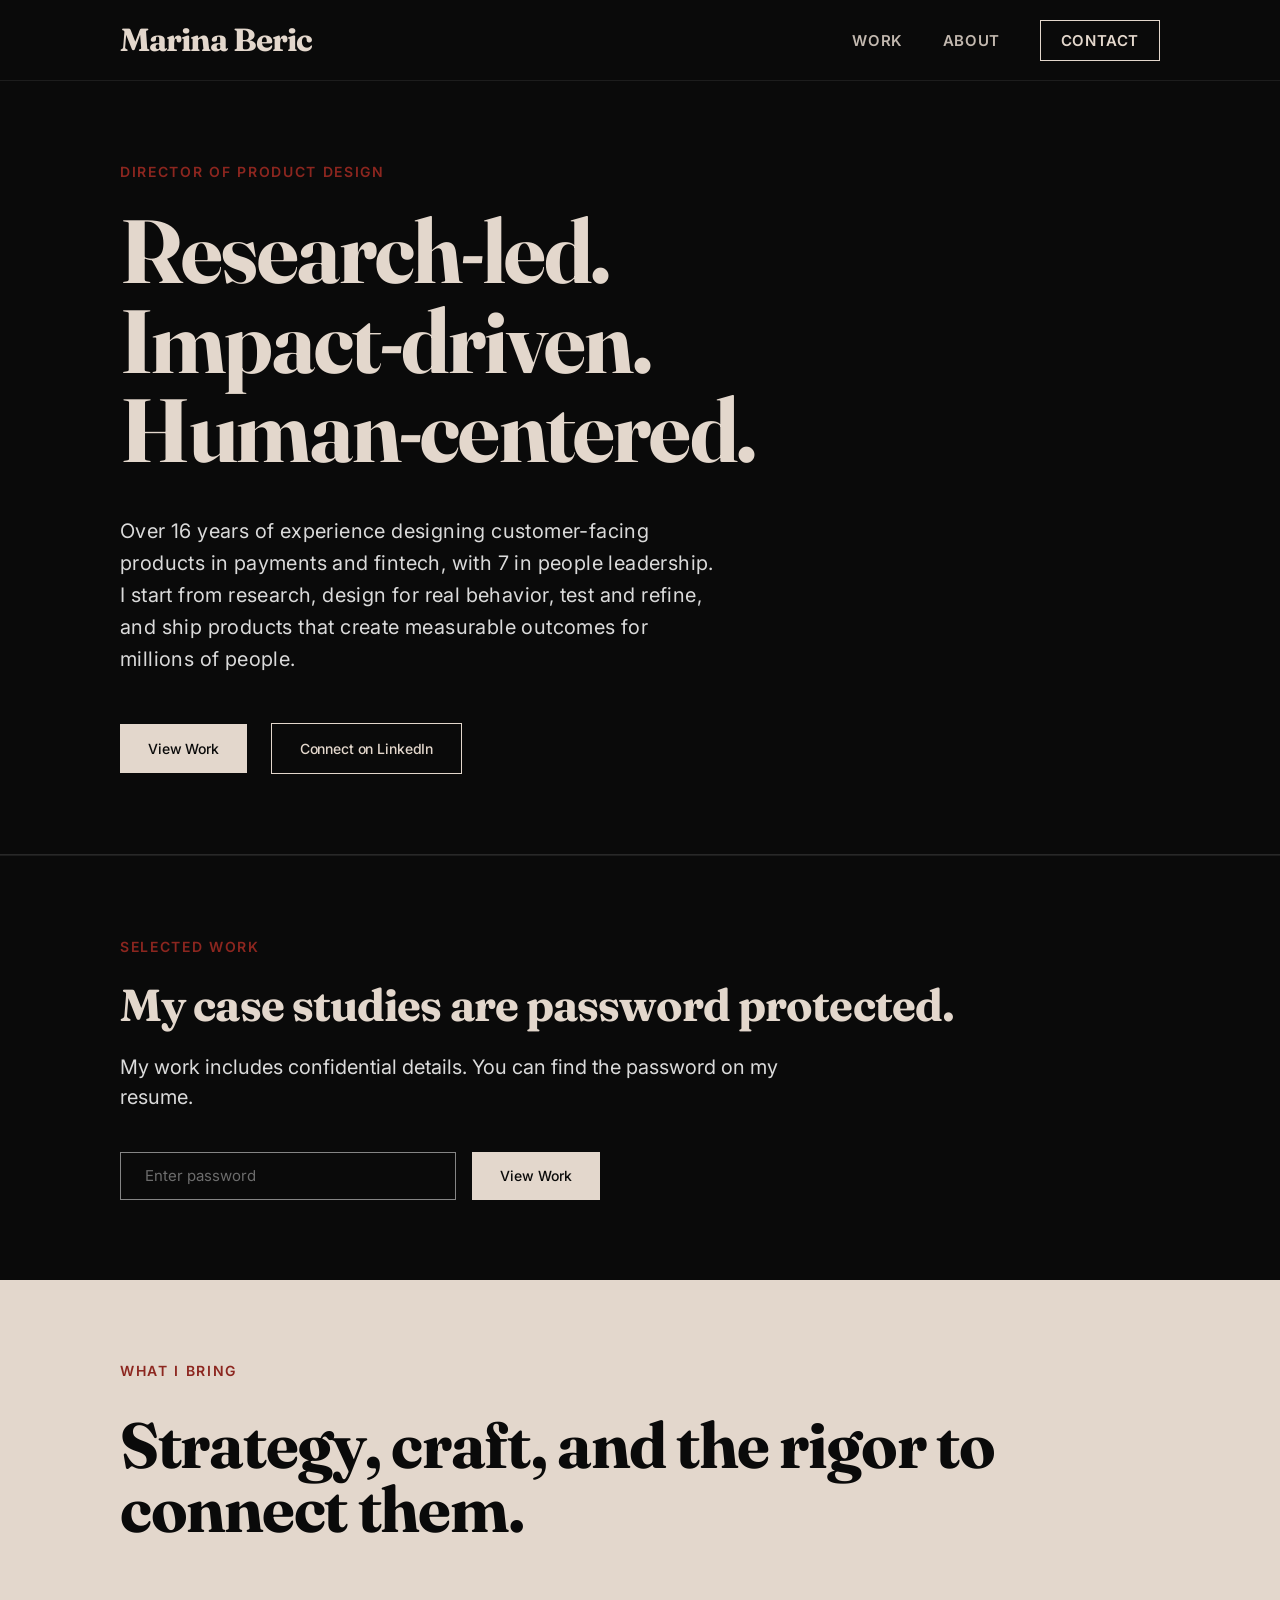
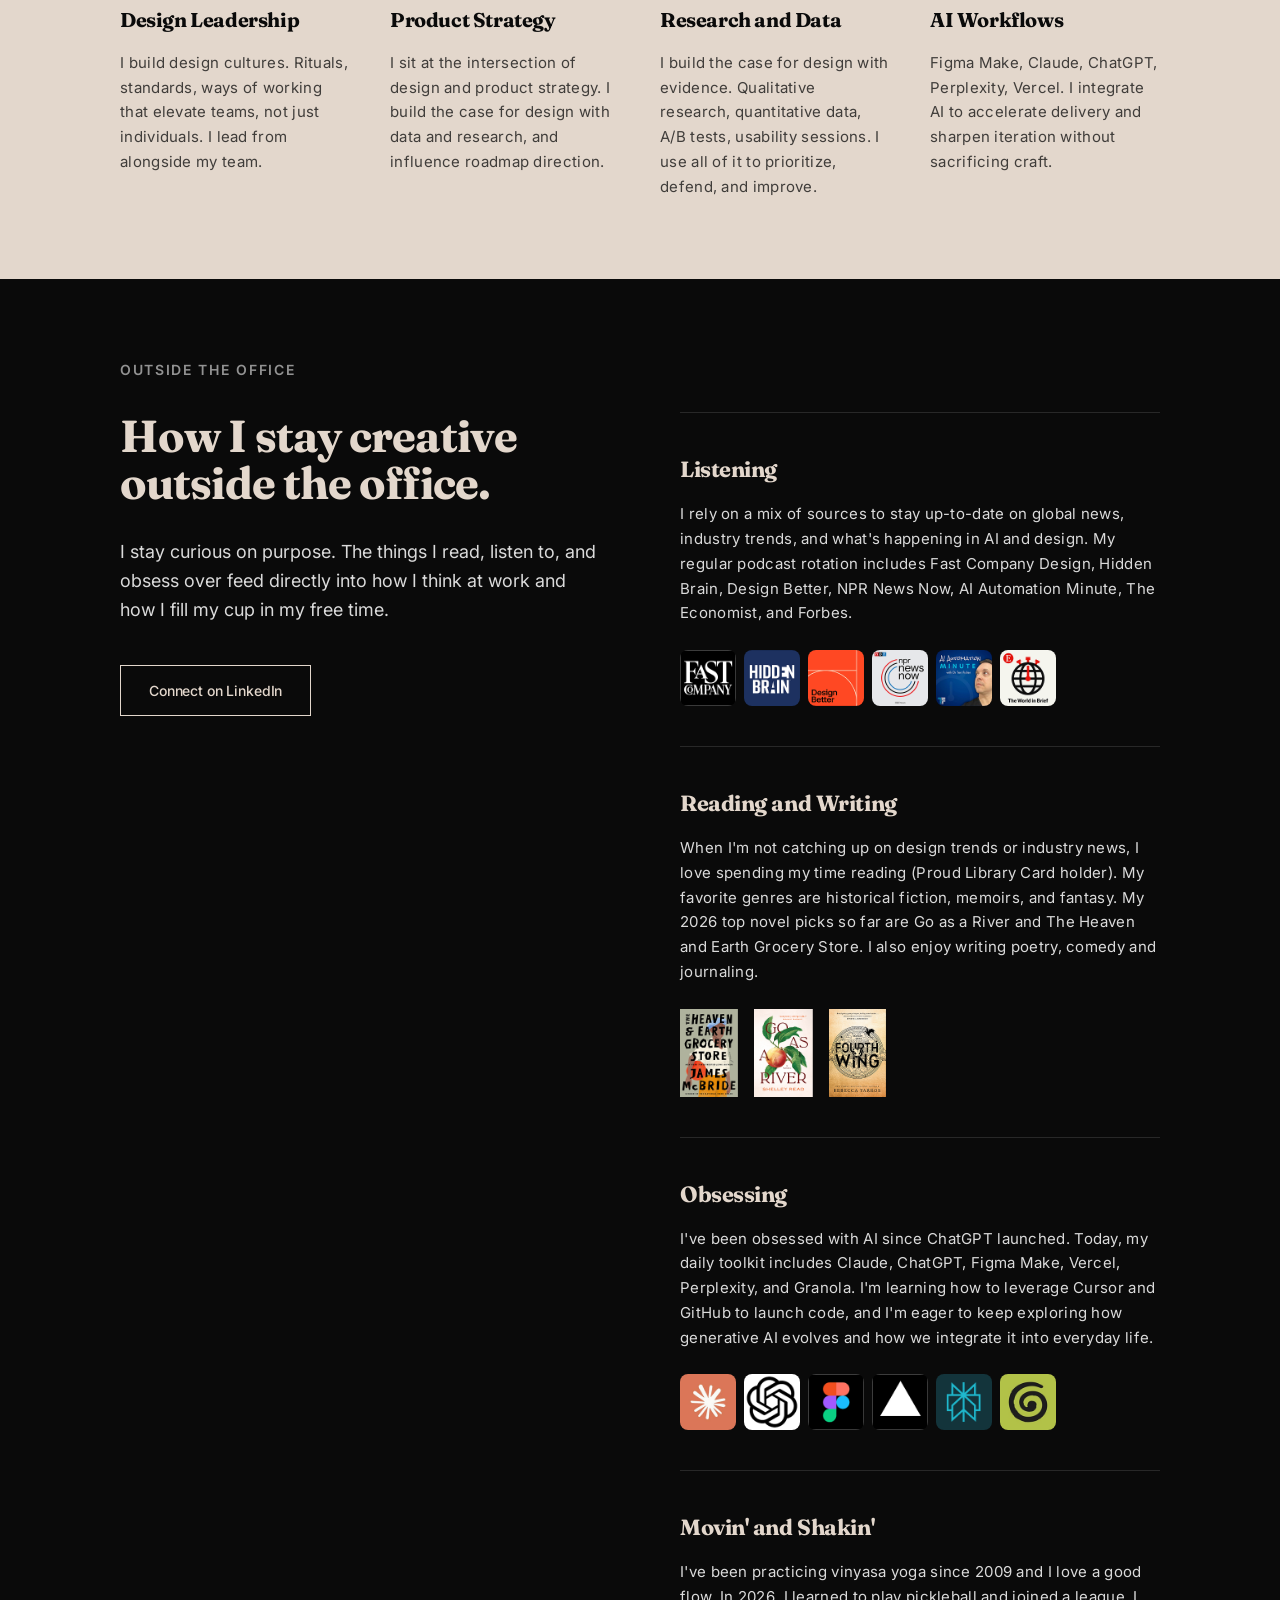
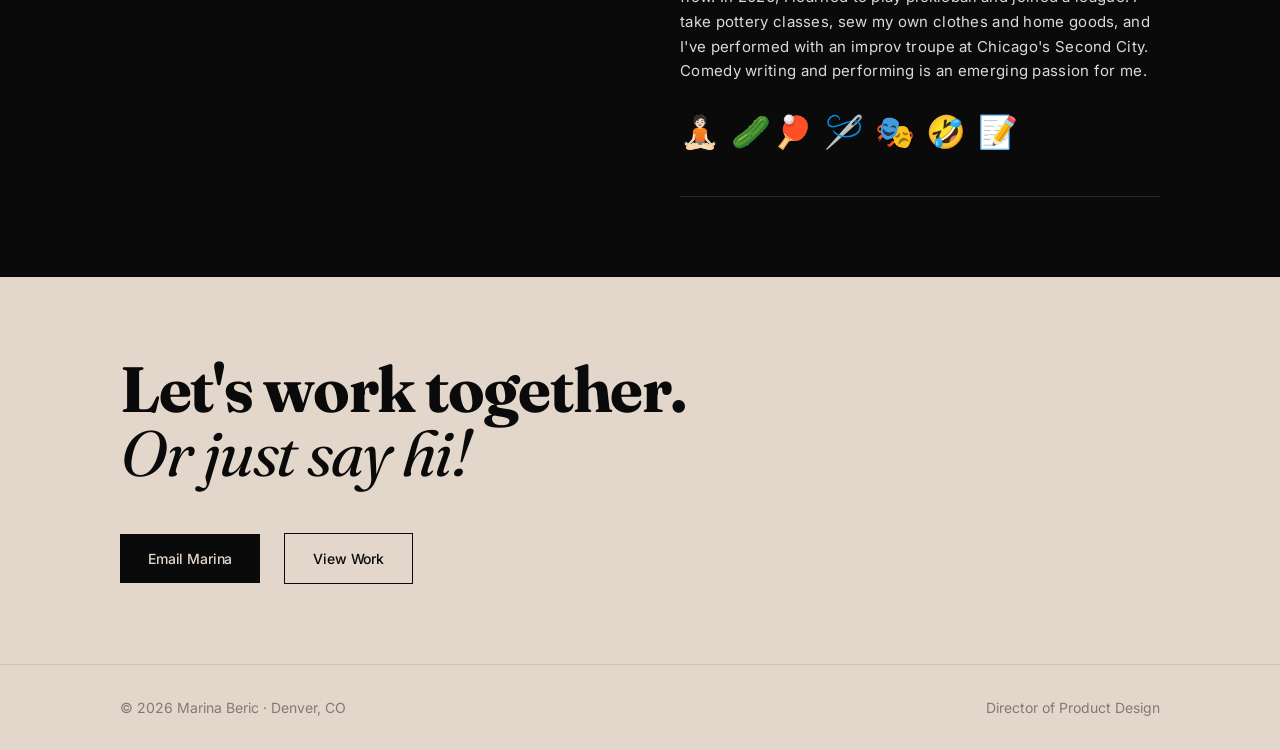
==== index.html @ 3b6f1d47 "Add files via upload" ====
<!DOCTYPE html>
<html lang="en">
<head>
  <meta charset="UTF-8">
  <meta name="viewport" content="width=device-width, initial-scale=1.0">
  <title>Marina Beric | Director of Product Design</title>
  <link rel="icon" href="/favicon.svg" type="image/svg+xml">
  <link rel="alternate icon" href="/favicon.ico" type="image/x-icon">
  <link rel="preconnect" href="https://fonts.googleapis.com">
  <link rel="preconnect" href="https://fonts.gstatic.com" crossorigin>
  <link href="https://fonts.googleapis.com/css2?family=Fraunces:ital,opsz,wght@0,9..144,700;0,9..144,800;1,9..144,400;1,9..144,700&family=Inter:wght@400;500;600;700&display=swap" rel="stylesheet">
  <style>
    /* ─── RESET ─── */
    *, *::before, *::after { box-sizing: border-box; margin: 0; padding: 0; }
    img { display: block; max-width: 100%; }
    a { text-decoration: none; color: inherit; }
    button { cursor: pointer; border: none; background: none; font: inherit; }

    /* ─── TOKENS ─── */
    :root {
      --bg:         #0A0A0A;
      --cream:      #E3D7CC;
      --terracotta: #8C261F;
      --gray-label: #929292;
      --text-body:  rgba(255,255,255,0.85);
      --text-muted: rgba(227,215,204,0.5);
      --border-dim: rgba(255,255,255,0.5);

      --font-display: 'Fraunces', Georgia, serif;
      --font-body:    'Inter', -apple-system, sans-serif;
      --wonk: "SOFT" 0, "WONK" 1;

      /* spacing scale (8px base) */
      --sp-1:  8px;   --sp-2: 16px;  --sp-3: 24px;  --sp-4: 32px;
      --sp-5: 40px;   --sp-6: 48px;  --sp-8: 64px;  --sp-10: 80px;
      --sp-12: 96px;  --sp-15: 120px;

      --container-px: var(--sp-15); /* 120px horizontal gutters */
      --section-py: var(--sp-10);   /* 80px vertical section padding */
    }

    /* ─── BASE ─── */
    html { scroll-behavior: smooth; }
    body {
      background: var(--bg);
      color: var(--cream);
      font-family: var(--font-body);
      font-size: 16px;
      line-height: 1.5;
      -webkit-font-smoothing: antialiased;
    }

    .wrap {
      max-width: 1440px;
      margin: 0 auto;
      padding-left: var(--container-px);
      padding-right: var(--container-px);
    }

    /* ─── TYPOGRAPHY ─── */
    .eyebrow {
      font-family: var(--font-body);
      font-size: 14px;
      font-weight: 600;
      letter-spacing: 0.12em;
      text-transform: uppercase;
      color: var(--terracotta);
    }
    .eyebrow--gray { color: var(--gray-label); }

    .display {
      font-family: var(--font-display);
      font-weight: 700;
      font-variation-settings: var(--wonk);
      letter-spacing: -0.02em;
      line-height: 1;
      color: var(--cream);
    }
    .display--dark { color: #0A0A0A; }
    .display--100 { font-size: clamp(56px, 7vw, 100px); line-height: 1; letter-spacing: -0.02em; }
    .display--72  { font-size: clamp(40px, 5vw, 72px);  line-height: 1;   letter-spacing: -0.02em; }
    .display--48  { font-size: clamp(28px, 3.5vw, 48px); line-height: 1.05; letter-spacing: -0.02em; }
    .display--24  { font-size: 24px; letter-spacing: -0.02em; line-height: 1.2; }

    .display em {
      font-style: italic;
      font-family: var(--font-display);
      font-weight: 400;
      font-variation-settings: var(--wonk);
    }

    .body-lg {
      font-size: 20px;
      font-weight: 400;
      line-height: 1.6;
      letter-spacing: 0.02em;
      color: var(--text-body);
    }
    .body-sm {
      font-size: 16px;
      font-weight: 400;
      line-height: 1.6;
      letter-spacing: 0.02em;
    }

    /* ─── BUTTONS ─── */
    .btn {
      display: inline-flex;
      align-items: center;
      justify-content: center;
      font-family: var(--font-body);
      font-size: 14px;
      font-weight: 500;
      letter-spacing: -0.01em;
      padding: 14px 28px;
      border-radius: 0;
      transition: opacity 0.15s;
    }
    .btn:hover { opacity: 0.8; }

    .btn-primary {
      background: var(--cream);
      color: #0A0A0A;
    }
    .btn-outline-light {
      background: transparent;
      border: 1px solid var(--cream);
      color: var(--cream);
    }
    .btn-primary-dark {
      background: #0A0A0A;
      color: var(--cream);
    }
    .btn-outline-dark {
      background: transparent;
      border: 1px solid #0A0A0A;
      color: #0A0A0A;
    }

    .btn-group {
      display: flex;
      align-items: center;
      gap: var(--sp-3);
      flex-wrap: wrap;
    }

    /* ─── DIVIDER ─── */
    .rule {
      border: none;
      border-top: 1px solid rgba(255,255,255,0.12);
    }
    .rule--dark {
      border-top-color: rgba(0,0,0,0.12);
    }

    /* ══════════════════════════════════════
       NAV
    ══════════════════════════════════════ */
    .nav {
      position: sticky;
      top: 0;
      z-index: 100;
      background: var(--bg);
      border-bottom: 1px solid rgba(255,255,255,0.08);
    }
    .nav__inner {
      display: flex;
      align-items: center;
      justify-content: space-between;
      height: 80px;
    }
    .nav__logo {
      font-family: var(--font-display);
      font-weight: 700;
      font-size: 32px;
      letter-spacing: -0.03em;
      color: var(--cream);
      font-variation-settings: var(--wonk);
    }
    .nav__links {
      display: flex;
      align-items: center;
      gap: var(--sp-5);
      list-style: none;
    }
    .nav__links a {
      font-family: var(--font-body);
      font-size: 15px;
      font-weight: 600;
      letter-spacing: 0.04em;
      text-transform: uppercase;
      color: var(--cream);
      opacity: 0.85;
      transition: opacity 0.15s;
    }
    .nav__links a:hover { opacity: 1; }
    .nav__cta {
      border: 1px solid var(--cream);
      color: var(--cream);
      padding: 10px 20px;
      font-size: 14px;
      font-weight: 500;
      opacity: 1 !important;
    }
    .nav__hamburger {
      display: none;
      flex-direction: column;
      gap: 5px;
      padding: 8px;
    }
    .nav__hamburger span {
      display: block;
      width: 24px;
      height: 1.5px;
      background: var(--cream);
      transition: transform 0.2s, opacity 0.2s;
    }
    .nav__mobile {
      display: none;
      flex-direction: column;
      background: var(--bg);
      padding: var(--sp-4) var(--sp-3);
      border-top: 1px solid rgba(255,255,255,0.08);
      gap: var(--sp-3);
    }
    .nav__mobile.open { display: flex; }
    .nav__mobile a {
      font-size: 18px;
      font-weight: 600;
      color: var(--cream);
      padding: var(--sp-2) 0;
      border-bottom: 1px solid rgba(255,255,255,0.08);
    }

    /* ══════════════════════════════════════
       HERO
    ══════════════════════════════════════ */
    .hero {
      padding-top: var(--sp-10);
      padding-bottom: var(--sp-10);
    }
    .hero__eyebrow { margin-bottom: var(--sp-3); }
    .hero__headline { margin-bottom: var(--sp-5); }
    .hero__sub {
      max-width: 600px;
      margin-bottom: var(--sp-6);
    }

    /* ══════════════════════════════════════
       WORK GATE
    ══════════════════════════════════════ */
    .work-gate {
      border-top: 1px solid rgba(255,255,255,0.08);
      padding-top: var(--sp-10);
      padding-bottom: var(--sp-10);
    }
    .work-gate__eyebrow { margin-bottom: var(--sp-3); }
    .work-gate__heading { margin-bottom: var(--sp-3); color: var(--cream); }
    .work-gate__sub {
      max-width: 680px;
      margin-bottom: var(--sp-5);
      color: var(--text-body);
      font-size: 20px;
    }
    .work-gate__form {
      display: flex;
      gap: 0;
      max-width: 480px;
      flex-wrap: wrap;
      gap: var(--sp-2);
    }
    .work-gate__input {
      flex: 1;
      min-width: 200px;
      height: 48px;
      padding: 0 var(--sp-3);
      background: transparent;
      border: 1px solid var(--border-dim);
      color: var(--cream);
      font-family: var(--font-body);
      font-size: 15px;
      outline: none;
      border-radius: 0;
    }
    .work-gate__input::placeholder { color: rgba(255,255,255,0.4); }
    .work-gate__input:focus { border-color: var(--cream); }
    .work-gate__submit {
      height: 48px;
      padding: 0 28px;
      background: var(--cream);
      color: #0A0A0A;
      font-family: var(--font-body);
      font-size: 14px;
      font-weight: 500;
      border-radius: 0;
      cursor: pointer;
      border: none;
      white-space: nowrap;
    }
    .work-gate__error {
      color: var(--terracotta);
      font-size: 14px;
      margin-top: var(--sp-2);
      display: none;
    }

    /* case study cards (shown after unlock) */
    .work-cards { display: none; }
    .work-cards.visible {
      display: grid;
      grid-template-columns: 1fr 1fr;
      gap: var(--sp-4);
      margin-top: var(--sp-6);
    }
    .work-card {
      border: 1px solid rgba(255,255,255,0.12);
      overflow: hidden;
      transition: border-color 0.2s;
      display: flex;
      flex-direction: column;
    }
    .work-card:hover { border-color: rgba(255,255,255,0.3); }

    /* card images */
    .work-card__images { display: flex; flex-direction: column; }
    .work-card__img {
      width: 100%;
      display: block;
      object-fit: cover;
    }
    .work-card__img--hero { aspect-ratio: 3/1; }
    .work-card__img--stack { aspect-ratio: 3/1; border-top: 1px solid rgba(255,255,255,0.08); }

    /* locked pair: station + handheld side-by-side, never stacks */
    .work-card__pair {
      display: flex;
      flex-shrink: 0;
      border-top: 1px solid rgba(255,255,255,0.08);
    }
    .work-card__pair-station {
      flex: 1.6;
      object-fit: cover;
      display: block;
      min-width: 0;
      aspect-ratio: 16/9;
    }
    .work-card__pair-handheld {
      flex: 0.6;
      object-fit: cover;
      display: block;
      min-width: 0;
      aspect-ratio: 9/16;
      border-left: 1px solid rgba(255,255,255,0.08);
    }

    .work-card__body { padding: var(--sp-4) var(--sp-4) var(--sp-5); }
    .work-card__num {
      font-size: 11px;
      font-weight: 600;
      letter-spacing: 0.14em;
      text-transform: uppercase;
      color: rgba(255,255,255,0.4);
      margin-bottom: var(--sp-2);
    }
    .work-card__title {
      font-family: var(--font-display);
      font-weight: 700;
      font-size: 22px;
      font-variation-settings: var(--wonk);
      letter-spacing: -0.02em;
      margin-bottom: var(--sp-2);
      color: var(--cream);
    }
    .work-card__desc {
      font-size: 15px;
      color: var(--text-body);
      line-height: 1.6;
      margin-bottom: var(--sp-4);
    }
    .work-card__link {
      font-size: 14px;
      font-weight: 600;
      color: var(--cream);
      letter-spacing: 0.02em;
    }
    .work-card--coming {
      opacity: 0.5;
      pointer-events: none;
    }
    .work-card--coming .work-card__body { padding: var(--sp-5); }
    .work-card--coming .work-card__link { color: rgba(255,255,255,0.4); }

    /* ══════════════════════════════════════
       WHAT I BRING (cream bg)
    ══════════════════════════════════════ */
    .what-i-bring {
      background: var(--cream);
      padding-top: var(--sp-10);
      padding-bottom: var(--sp-10);
    }
    .what-i-bring__eyebrow { color: var(--terracotta); margin-bottom: var(--sp-4); }
    .what-i-bring__heading { margin-bottom: var(--sp-8); color: #0A0A0A; }
    .what-i-bring__grid {
      display: grid;
      grid-template-columns: repeat(4, 1fr);
      gap: var(--sp-5);
    }
    .skill__title {
      font-family: var(--font-display);
      font-weight: 700;
      font-size: 20px;
      font-variation-settings: var(--wonk);
      letter-spacing: -0.02em;
      color: #0A0A0A;
      margin-bottom: var(--sp-2);
    }
    .skill__desc {
      font-size: 15px;
      font-weight: 400;
      line-height: 1.65;
      color: rgba(10,10,10,0.75);
      letter-spacing: 0.02em;
    }

    /* ══════════════════════════════════════
       OUTSIDE THE OFFICE
    ══════════════════════════════════════ */
    .outside {
      padding-top: var(--sp-10);
      padding-bottom: var(--sp-10);
    }
    .outside__eyebrow { color: var(--gray-label); margin-bottom: var(--sp-4); }
    .outside__layout {
      display: grid;
      grid-template-columns: 1fr 1fr;
      gap: var(--sp-10);
      align-items: start;
    }
    .outside__left {}
    .outside__heading { margin-bottom: var(--sp-4); color: var(--cream); }
    .outside__sub {
      font-size: 18px;
      font-weight: 400;
      line-height: 1.6;
      color: var(--text-body);
      margin-bottom: var(--sp-5);
    }

    .outside__right {}
    .outside-cat {
      border-top: 1px solid rgba(255,255,255,0.12);
      padding-top: var(--sp-5);
      padding-bottom: var(--sp-5);
    }
    .outside-cat:last-child { border-bottom: 1px solid rgba(255,255,255,0.12); }
    .outside-cat__title {
      font-family: var(--font-display);
      font-weight: 700;
      font-size: 22px;
      font-variation-settings: var(--wonk);
      letter-spacing: -0.02em;
      color: var(--cream);
      margin-bottom: var(--sp-2);
    }
    .outside-cat__body {
      font-size: 15px;
      font-weight: 400;
      line-height: 1.65;
      color: var(--text-body);
      letter-spacing: 0.02em;
      margin-bottom: var(--sp-3);
    }
    .outside-cat__icons {
      display: flex;
      gap: var(--sp-1);
      flex-wrap: wrap;
    }
    .outside-cat__icons img {
      width: 56px;
      height: 56px;
      object-fit: cover;
      border-radius: 8px;
    }
    .outside-cat__books {
      display: flex;
      gap: var(--sp-2);
      flex-wrap: wrap;
      margin-top: var(--sp-2);
    }
    .outside-cat__books img {
      height: 88px;
      width: auto;
      object-fit: cover;
    }
    .outside-cat__emoji {
      font-size: 32px;
      letter-spacing: 0.05em;
    }

    /* ══════════════════════════════════════
       CTA (cream bg)
    ══════════════════════════════════════ */
    .cta {
      background: var(--cream);
      padding-top: var(--sp-10);
      padding-bottom: var(--sp-10);
    }
    .cta__heading { margin-bottom: var(--sp-6); }
    .cta__heading .display { color: #0A0A0A; }

    /* ══════════════════════════════════════
       FOOTER
    ══════════════════════════════════════ */
    .footer {
      background: var(--cream);
      border-top: 1px solid rgba(0,0,0,0.1);
      padding-top: var(--sp-4);
      padding-bottom: var(--sp-4);
    }
    .footer__inner {
      display: flex;
      justify-content: space-between;
      align-items: center;
    }
    .footer__copy {
      font-size: 14px;
      color: rgba(10,10,10,0.45);
    }

    /* ══════════════════════════════════════
       MOBILE — max-width: 768px
    ══════════════════════════════════════ */
    @media (max-width: 768px) {
      :root {
        --container-px: 24px;
        --section-py: var(--sp-8);
      }

      .nav__links { display: none; }
      .nav__hamburger { display: flex; }
      .nav__inner { height: 64px; }
      .nav__logo { font-size: 24px; }

      .hero { padding-top: var(--sp-8); padding-bottom: var(--sp-8); }
      .hero__sub { font-size: 17px; }

      .work-gate { padding-top: var(--sp-8); padding-bottom: var(--sp-8); }
      .work-gate__form { flex-direction: column; }
      .work-gate__input { width: 100%; }
      .work-gate__submit { width: 100%; }
      .work-cards.visible { grid-template-columns: 1fr; }

      .what-i-bring { padding-top: var(--sp-8); padding-bottom: var(--sp-8); }
      .what-i-bring__grid { grid-template-columns: 1fr 1fr; gap: var(--sp-4); }

      .outside { padding-top: var(--sp-8); padding-bottom: var(--sp-8); }
      .outside__layout { grid-template-columns: 1fr; gap: var(--sp-6); }

      .cta { padding-top: var(--sp-8); padding-bottom: var(--sp-8); }

      .footer__inner { flex-direction: column; gap: var(--sp-2); text-align: center; }
    }

    @media (max-width: 480px) {
      .what-i-bring__grid { grid-template-columns: 1fr; }
      .outside-cat__icons img { width: 48px; height: 48px; }
    }

    /* ══════════════════════════════════════
       TABLET — 768px–1100px
    ══════════════════════════════════════ */
    @media (min-width: 769px) and (max-width: 1100px) {
      :root { --container-px: 48px; }
      .what-i-bring__grid { grid-template-columns: 1fr 1fr; gap: var(--sp-5); }
      .outside__layout { gap: var(--sp-6); }
    }
  </style>
</head>
<body>

<!-- ══════ NAV ══════ -->
<header class="nav">
  <div class="wrap nav__inner">
    <a href="#" class="nav__logo">Marina Beric</a>
    <nav>
      <ul class="nav__links">
        <li><a href="#work">Work</a></li>
        <li><a href="#about">About</a></li>
        <li><a href="#contact" class="nav__cta">Contact</a></li>
      </ul>
    </nav>
    <button class="nav__hamburger" aria-label="Menu" id="hamburgerBtn">
      <span></span><span></span><span></span>
    </button>
  </div>
  <div class="nav__mobile" id="mobileNav">
    <a href="#work">Work</a>
    <a href="#about">About</a>
    <a href="#contact">Contact</a>
  </div>
</header>

<!-- ══════ HERO ══════ -->
<section class="hero wrap" id="home">
  <p class="eyebrow hero__eyebrow">Director of Product Design</p>
  <h1 class="display display--100 hero__headline">
    Research-led.<br>
    Impact-driven.<br>
    Human-centered.
  </h1>
  <p class="body-lg hero__sub">
    Over 16 years of experience designing customer-facing products in payments and fintech, with 7 in people leadership. I start from research, design for real behavior, test and refine, and ship products that create measurable outcomes for millions of people.
  </p>
  <div class="btn-group">
    <a href="#work" class="btn btn-primary">View Work</a>
    <a href="https://linkedin.com/in/marinaberic" target="_blank" class="btn btn-outline-light">Connect on LinkedIn</a>
  </div>
</section>

<hr class="rule wrap">

<!-- ══════ WORK GATE ══════ -->
<section class="work-gate wrap" id="work">
  <p class="eyebrow work-gate__eyebrow">Selected Work</p>
  <h2 class="display display--48 work-gate__heading">My case studies are password protected.</h2>
  <p class="work-gate__sub">My work includes confidential details. You can find the password on my resume.</p>
  <div class="work-gate__form">
    <input type="password" class="work-gate__input" id="pwInput" placeholder="Enter password">
    <button class="work-gate__submit" id="pwSubmit">View Work</button>
  </div>
  <p class="work-gate__error" id="pwError">Incorrect password. Check your copy of my resume.</p>

  <!-- Cards (revealed after password) -->
  <div class="work-cards" id="workCards">

    <!-- SpotOn -->
    <a href="/work/spoton.html" class="work-card">
      <div class="work-card__images">
        <img class="work-card__img work-card__img--hero" src="images/case-studies/spoton-hero.png" alt="SpotOn Express POS in restaurant">
      </div>
      <div class="work-card__body">
        <p class="work-card__num">01 / 03</p>
        <h3 class="work-card__title">Scaling SpotOn Express Point of Sale System</h3>
        <p class="work-card__desc">Led design across the Express POS platform through a strategic pivot, aligning a fragmented org and shipping work that scaled from alpha to GA.</p>
        <span class="work-card__link">View Case Study →</span>
      </div>
    </a>

    <!-- Capital One Acquisitions -->
    <a href="/work/capital-one.html" class="work-card">
      <div class="work-card__images">
        <img class="work-card__img work-card__img--hero" src="images/case-studies/capitalone-acquisitions.png" alt="Capital One card acquisitions">
      </div>
      <div class="work-card__body">
        <p class="work-card__num">02 / 03</p>
        <h3 class="work-card__title">Scaling Card Acquisitions at Capital One</h3>
        <p class="work-card__desc">Addressed low conversion rates across credit card acquisition funnels. $100MM+ in attributable revenue impact over six years.</p>
        <span class="work-card__link">View Case Study →</span>
      </div>
    </a>

    <!-- Coming Soon -->
    <div class="work-card work-card--coming">
      <div class="work-card__body">
        <p class="work-card__num">03 / 03</p>
        <h3 class="work-card__title">Design-Led Personalization at Capital One</h3>
        <p class="work-card__desc">Personalized the credit card application journey based on customer behavior and financial profile, driving 500K+ new accounts per year.</p>
        <span class="work-card__link">Coming Soon</span>
      </div>
    </div>

  </div>
</section>

<!-- ══════ WHAT I BRING ══════ -->
<section class="what-i-bring" id="about">
  <div class="wrap">
    <p class="eyebrow what-i-bring__eyebrow">What I Bring</p>
    <h2 class="display display--72 what-i-bring__heading">Strategy, craft, and the rigor to connect them.</h2>
    <div class="what-i-bring__grid">
      <div class="skill">
        <h3 class="skill__title">Design Leadership</h3>
        <p class="skill__desc">I build design cultures. Rituals, standards, ways of working that elevate teams, not just individuals. I lead from alongside my team.</p>
      </div>
      <div class="skill">
        <h3 class="skill__title">Product Strategy</h3>
        <p class="skill__desc">I sit at the intersection of design and product strategy. I build the case for design with data and research, and influence roadmap direction.</p>
      </div>
      <div class="skill">
        <h3 class="skill__title">Research and Data</h3>
        <p class="skill__desc">I build the case for design with evidence. Qualitative research, quantitative data, A/B tests, usability sessions. I use all of it to prioritize, defend, and improve.</p>
      </div>
      <div class="skill">
        <h3 class="skill__title">AI Workflows</h3>
        <p class="skill__desc">Figma Make, Claude, ChatGPT, Perplexity, Vercel. I integrate AI to accelerate delivery and sharpen iteration without sacrificing craft.</p>
      </div>
    </div>
  </div>
</section>

<!-- ══════ OUTSIDE THE OFFICE ══════ -->
<section class="outside wrap">
  <p class="eyebrow outside__eyebrow">Outside the Office</p>
  <div class="outside__layout">

    <!-- Left col -->
    <div class="outside__left">
      <h2 class="display display--48 outside__heading">How I stay creative outside the office.</h2>
      <p class="outside__sub">I stay curious on purpose. The things I read, listen to, and obsess over feed directly into how I think at work and how I fill my cup in my free time.</p>
      <a href="https://linkedin.com/in/marinaberic" target="_blank" class="btn btn-outline-light">Connect on LinkedIn</a>
    </div>

    <!-- Right col: categories -->
    <div class="outside__right">

      <div class="outside-cat">
        <h3 class="outside-cat__title">Listening</h3>
        <p class="outside-cat__body">I rely on a mix of sources to stay up-to-date on global news, industry trends, and what's happening in AI and design. My regular podcast rotation includes Fast Company Design, Hidden Brain, Design Better, NPR News Now, AI Automation Minute, The Economist, and Forbes.</p>
        <div class="outside-cat__icons">
          <img src="images/podcasts/fast-company-design.png" alt="Fast Company Design">
          <img src="images/podcasts/hidden-brain.png" alt="Hidden Brain">
          <img src="images/podcasts/design-better.png" alt="Design Better">
          <img src="images/podcasts/npr-news-now.png" alt="NPR News Now">
          <img src="images/podcasts/ai-automation-minute.png" alt="AI Automation Minute">
          <img src="images/podcasts/the-economist.png" alt="The Economist">
        </div>
      </div>

      <div class="outside-cat">
        <h3 class="outside-cat__title">Reading and Writing</h3>
        <p class="outside-cat__body">When I'm not catching up on design trends or industry news, I love spending my time reading (Proud Library Card holder). My favorite genres are historical fiction, memoirs, and fantasy. My 2026 top novel picks so far are Go as a River and The Heaven and Earth Grocery Store. I also enjoy writing poetry, comedy and journaling.</p>
        <div class="outside-cat__books">
          <img src="images/books/heaven-earth-grocery.png" alt="The Heaven and Earth Grocery Store">
          <img src="images/books/go-as-a-river.png" alt="Go as a River">
          <img src="images/books/fourth-wing.png" alt="Fourth Wing">
        </div>
      </div>

      <div class="outside-cat">
        <h3 class="outside-cat__title">Obsessing</h3>
        <p class="outside-cat__body">I've been obsessed with AI since ChatGPT launched. Today, my daily toolkit includes Claude, ChatGPT, Figma Make, Vercel, Perplexity, and Granola. I'm learning how to leverage Cursor and GitHub to launch code, and I'm eager to keep exploring how generative AI evolves and how we integrate it into everyday life.</p>
        <div class="outside-cat__icons">
          <img src="images/ai-tools/claude.png" alt="Claude">
          <img src="images/ai-tools/chatgpt.png" alt="ChatGPT">
          <img src="images/ai-tools/figma-make.png" alt="Figma Make">
          <img src="images/ai-tools/vercel.png" alt="Vercel">
          <img src="images/ai-tools/perplexity.png" alt="Perplexity">
          <img src="images/ai-tools/granola.png" alt="Granola">
        </div>
      </div>

      <div class="outside-cat">
        <h3 class="outside-cat__title">Movin' and Shakin'</h3>
        <p class="outside-cat__body">I've been practicing vinyasa yoga since 2009 and I love a good flow. In 2026, I learned to play pickleball and joined a league. I take pottery classes, sew my own clothes and home goods, and I've performed with an improv troupe at Chicago's Second City. Comedy writing and performing is an emerging passion for me.</p>
        <p class="outside-cat__emoji">🧘🏻 🥒🏓 🪡 🎭 🤣 📝</p>
      </div>

    </div>
  </div>
</section>

<!-- ══════ CTA ══════ -->
<section class="cta" id="contact">
  <div class="wrap">
    <div class="cta__heading">
      <h2 class="display display--72">
        <span class="display--dark">Let's work together.</span><br>
        <em class="display--dark" style="font-style:italic;">Or just say hi!</em>
      </h2>
    </div>
    <div class="btn-group">
      <a href="mailto:marinaberic3@gmail.com" class="btn btn-primary-dark">Email Marina</a>
      <a href="#work" class="btn btn-outline-dark">View Work</a>
    </div>
  </div>
</section>

<!-- ══════ FOOTER ══════ -->
<footer class="footer">
  <div class="wrap footer__inner">
    <p class="footer__copy">© 2026 Marina Beric · Denver, CO</p>
    <p class="footer__copy">Director of Product Design</p>
  </div>
</footer>

<script>
  // Mobile nav toggle
  const btn = document.getElementById('hamburgerBtn');
  const nav = document.getElementById('mobileNav');
  btn.addEventListener('click', () => nav.classList.toggle('open'));

  // Password gate
  const pwInput  = document.getElementById('pwInput');
  const pwSubmit = document.getElementById('pwSubmit');
  const pwError  = document.getElementById('pwError');
  const cards    = document.getElementById('workCards');
  const pwForm   = document.querySelector('.work-gate__form');

  const CORRECT    = 'marina2024'; // replace with actual password
  const SESSION_KEY = 'mb_auth';
  const ONE_DAY_MS  = 24 * 60 * 60 * 1000;

  function unlockWork() {
    cards.classList.add('visible');
    pwForm.style.display = 'none';
    pwError.style.display = 'none';
  }

  // On load: check if already authenticated within the last 24 hours
  (function checkSession() {
    try {
      const stored = JSON.parse(localStorage.getItem(SESSION_KEY));
      if (stored && stored.auth && (Date.now() - stored.ts) < ONE_DAY_MS) {
        unlockWork();
      }
    } catch (e) {}
  })();

  function tryPassword() {
    if (pwInput.value === CORRECT) {
      // Save auth state with timestamp
      localStorage.setItem(SESSION_KEY, JSON.stringify({ auth: true, ts: Date.now() }));
      unlockWork();
    } else {
      pwError.style.display = 'block';
    }
  }

  pwSubmit.addEventListener('click', tryPassword);
  pwInput.addEventListener('keydown', e => { if (e.key === 'Enter') tryPassword(); });
</script>

</body>
</html>
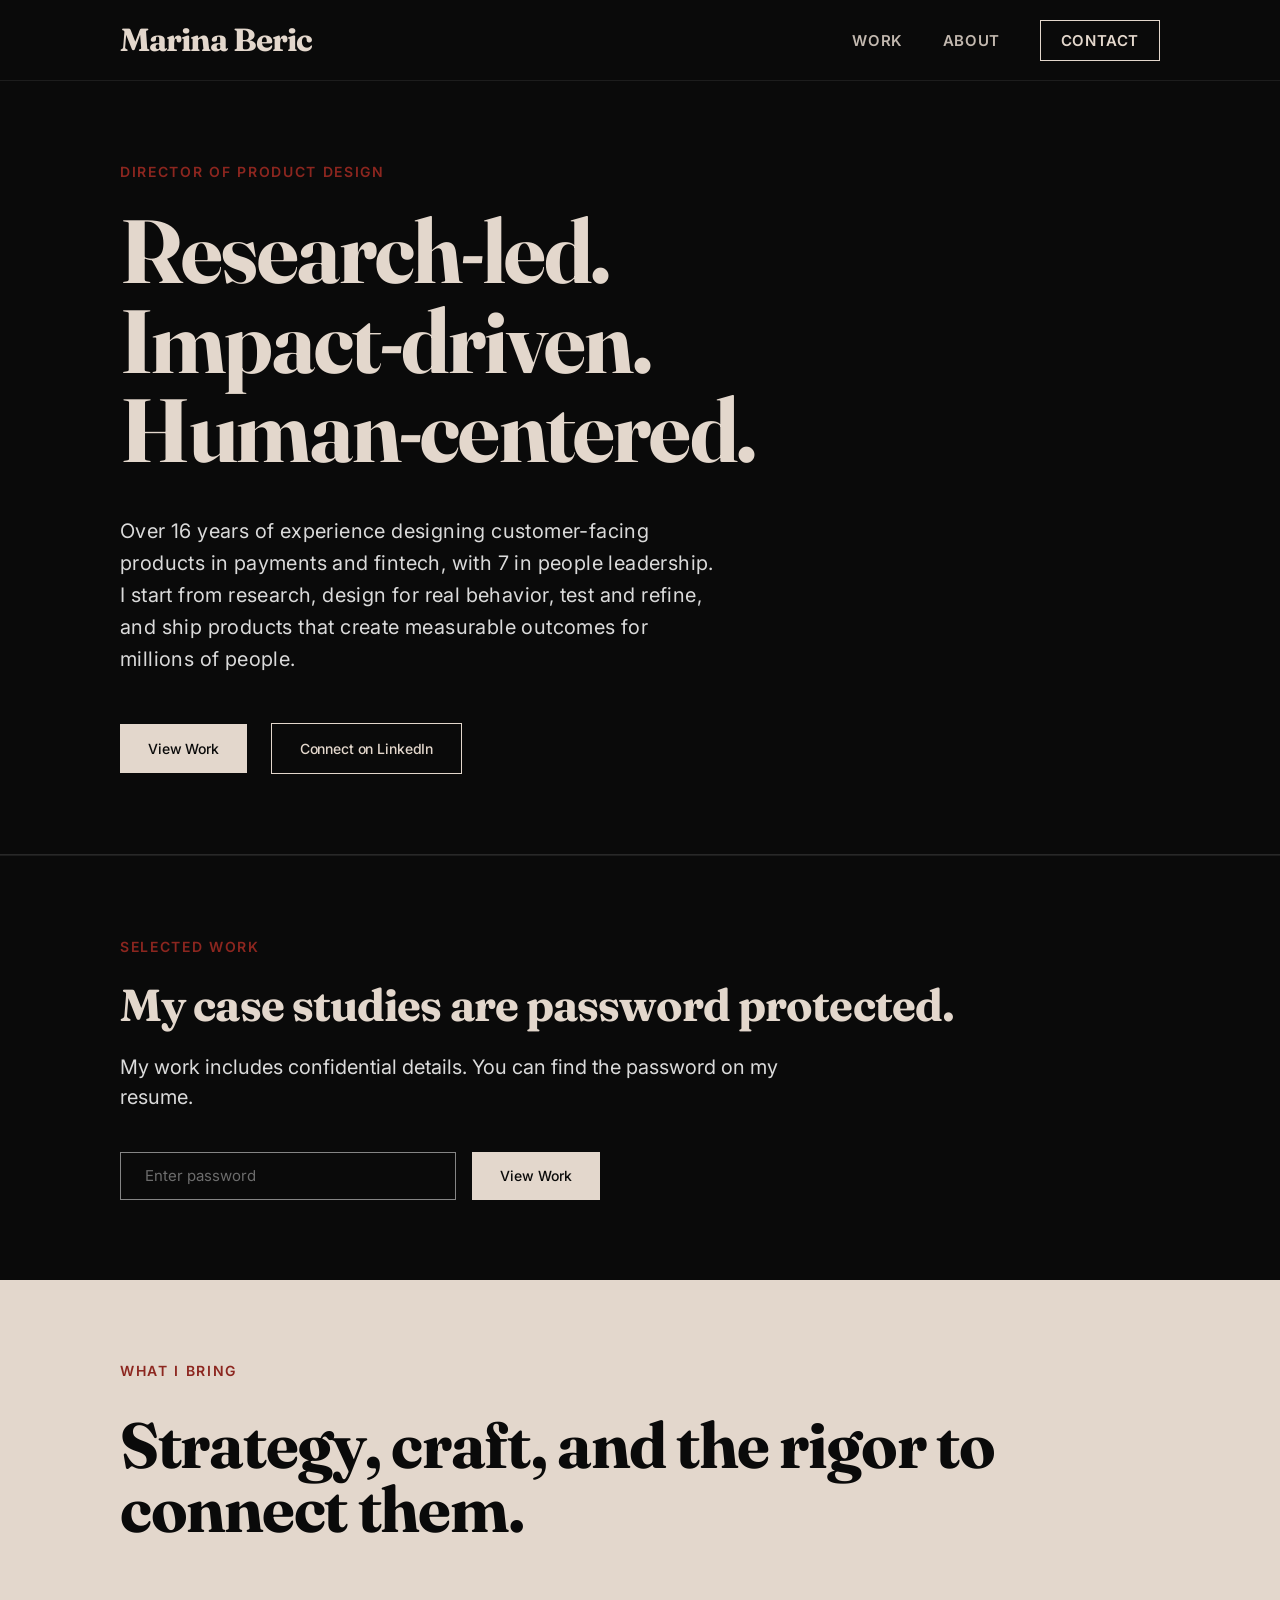
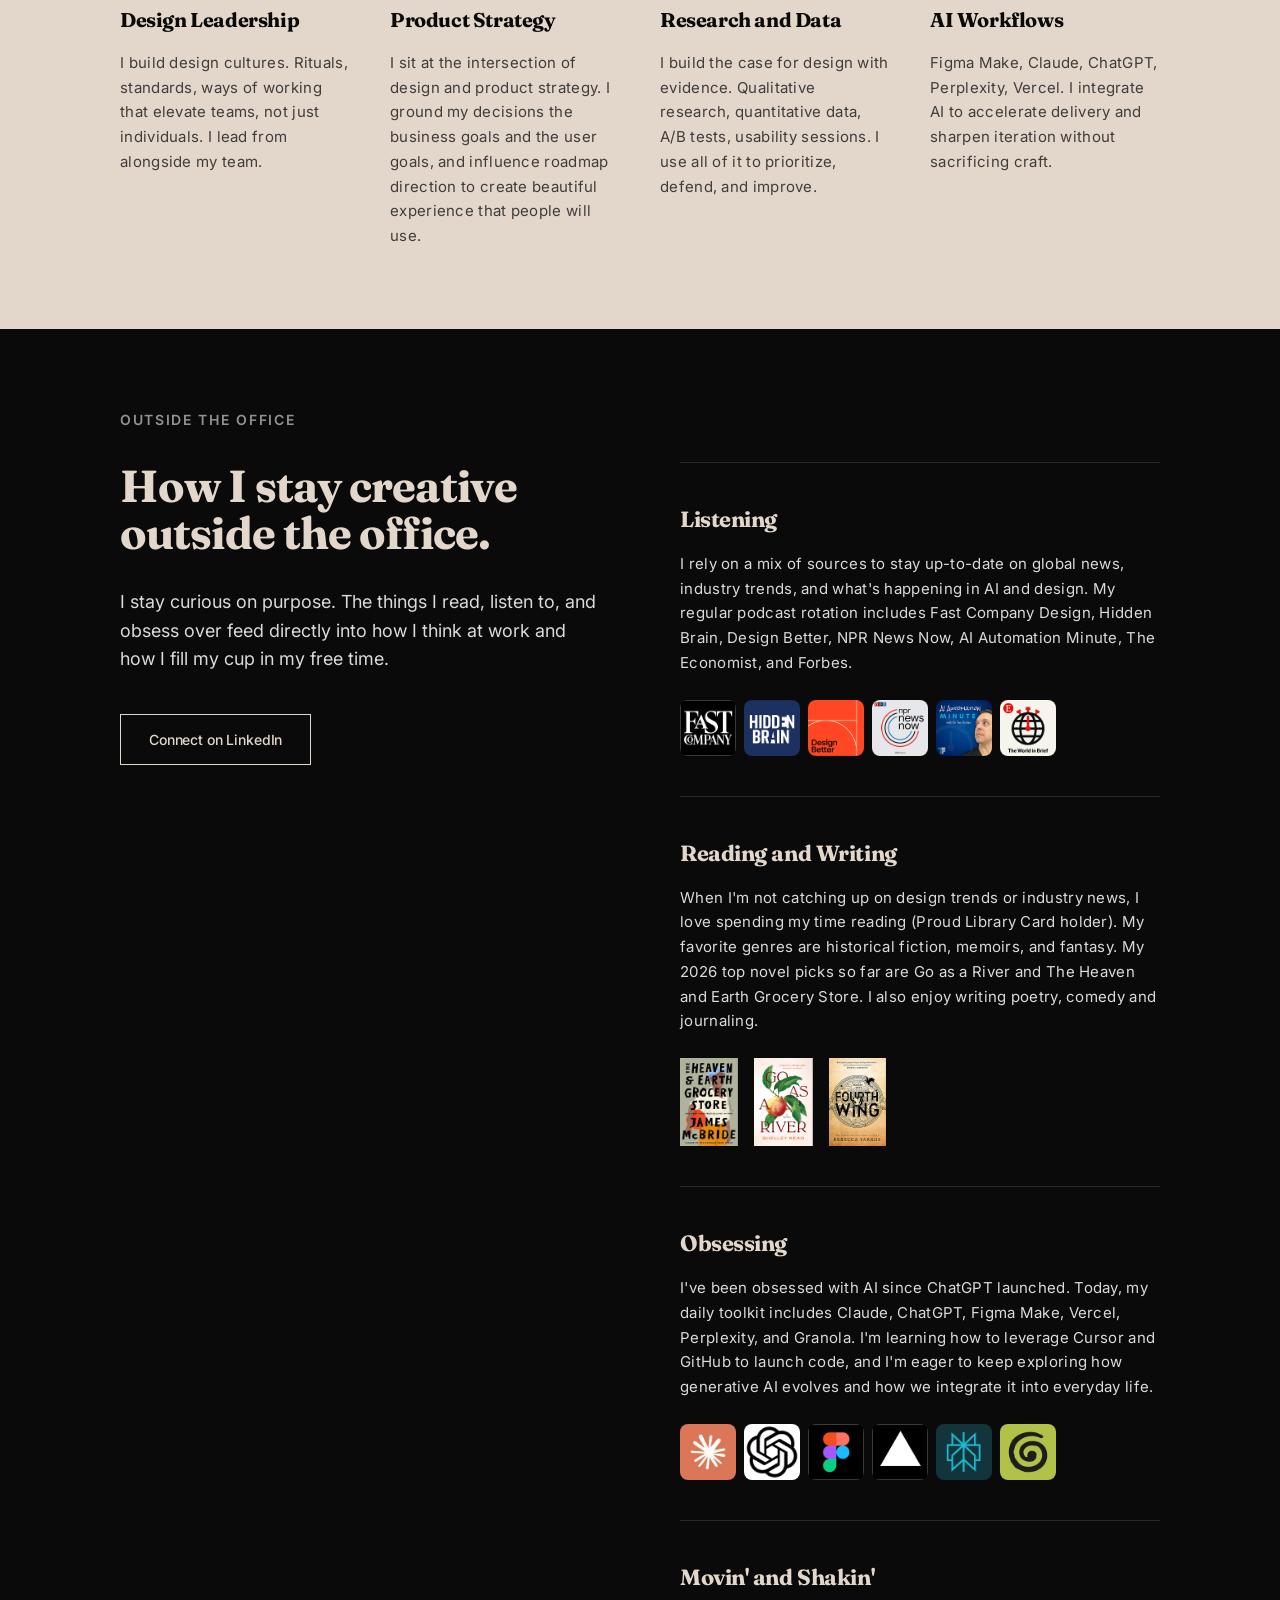
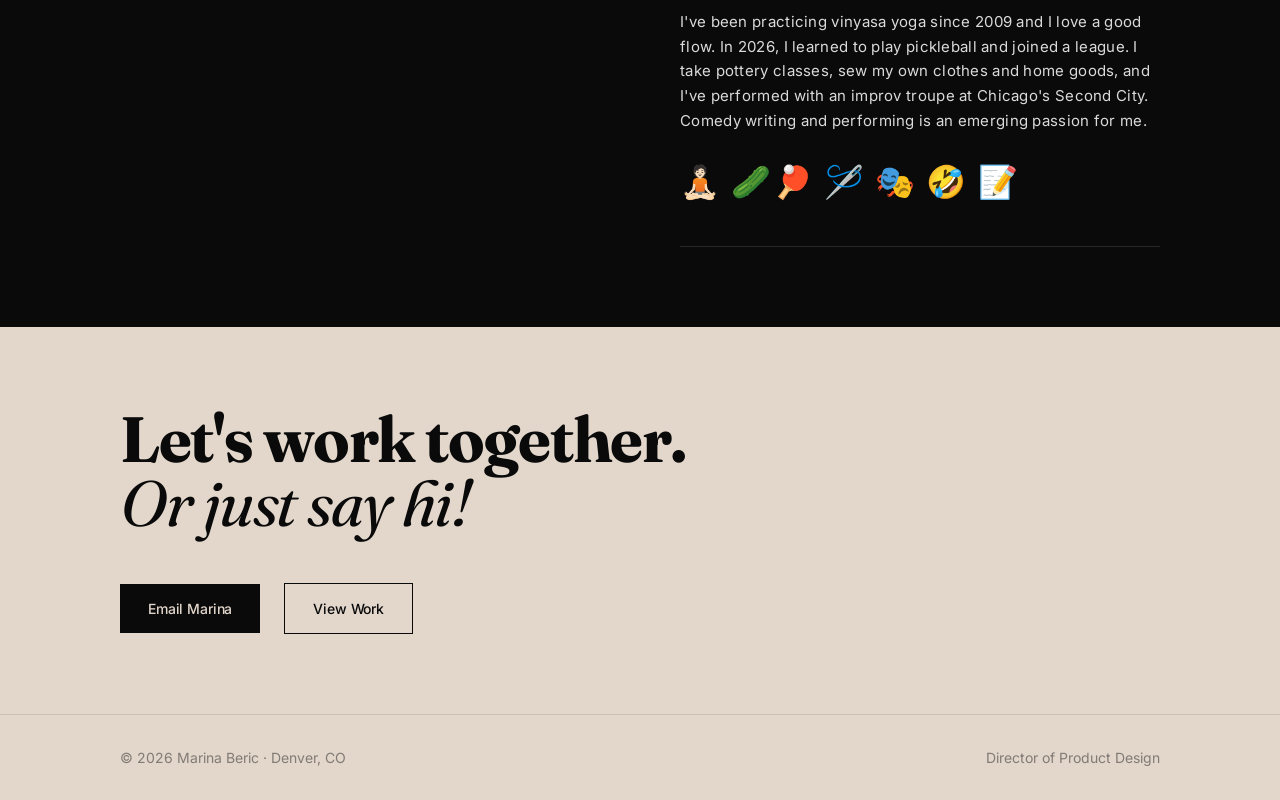
==== commit 40e5ce08: "Update index.html updated what i bring, product strategy" ====
--- a/index.html
+++ b/index.html
@@ -684,7 +684,7 @@
       </div>
       <div class="skill">
         <h3 class="skill__title">Product Strategy</h3>
-        <p class="skill__desc">I sit at the intersection of design and product strategy. I build the case for design with data and research, and influence roadmap direction.</p>
+        <p class="skill__desc">I sit at the intersection of design and product strategy. I ground my decisions the business goals and the user goals, and influence roadmap direction to create beautiful experience that people will use.</p>
       </div>
       <div class="skill">
         <h3 class="skill__title">Research and Data</h3>
@@ -796,9 +796,8 @@
   const cards    = document.getElementById('workCards');
   const pwForm   = document.querySelector('.work-gate__form');
 
-  const CORRECT    = 'marina2024'; // replace with actual password
-  const SESSION_KEY = 'mb_auth';
-  const ONE_DAY_MS  = 24 * 60 * 60 * 1000;
+  const SESSION_KEY   = 'mb_auth';
+  const THIRTY_DAYS_MS = 30 * 24 * 60 * 60 * 1000;
 
   function unlockWork() {
     cards.classList.add('visible');
@@ -806,23 +805,42 @@
     pwError.style.display = 'none';
   }
 
-  // On load: check if already authenticated within the last 24 hours
+  // On load: check if already authenticated within the last 30 days
   (function checkSession() {
     try {
       const stored = JSON.parse(localStorage.getItem(SESSION_KEY));
-      if (stored && stored.auth && (Date.now() - stored.ts) < ONE_DAY_MS) {
+      if (stored && stored.auth && (Date.now() - stored.ts) < THIRTY_DAYS_MS) {
         unlockWork();
       }
     } catch (e) {}
   })();
 
-  function tryPassword() {
-    if (pwInput.value === CORRECT) {
-      // Save auth state with timestamp
-      localStorage.setItem(SESSION_KEY, JSON.stringify({ auth: true, ts: Date.now() }));
-      unlockWork();
-    } else {
+  async function tryPassword() {
+    const password = pwInput.value.trim();
+    if (!password) return;
+    pwSubmit.disabled = true;
+    pwSubmit.textContent = 'Checking…';
+    pwError.style.display = 'none';
+    try {
+      const res = await fetch('/api/auth', {
+        method: 'POST',
+        headers: { 'Content-Type': 'application/json' },
+        body: JSON.stringify({ password })
+      });
+      if (res.ok) {
+        localStorage.setItem(SESSION_KEY, JSON.stringify({ auth: true, ts: Date.now() }));
+        unlockWork();
+      } else {
+        pwError.style.display = 'block';
+        pwInput.value = '';
+        pwInput.focus();
+      }
+    } catch {
+      pwError.textContent = 'Something went wrong. Please try again.';
       pwError.style.display = 'block';
+    } finally {
+      pwSubmit.disabled = false;
+      pwSubmit.textContent = 'View Work';
     }
   }
 
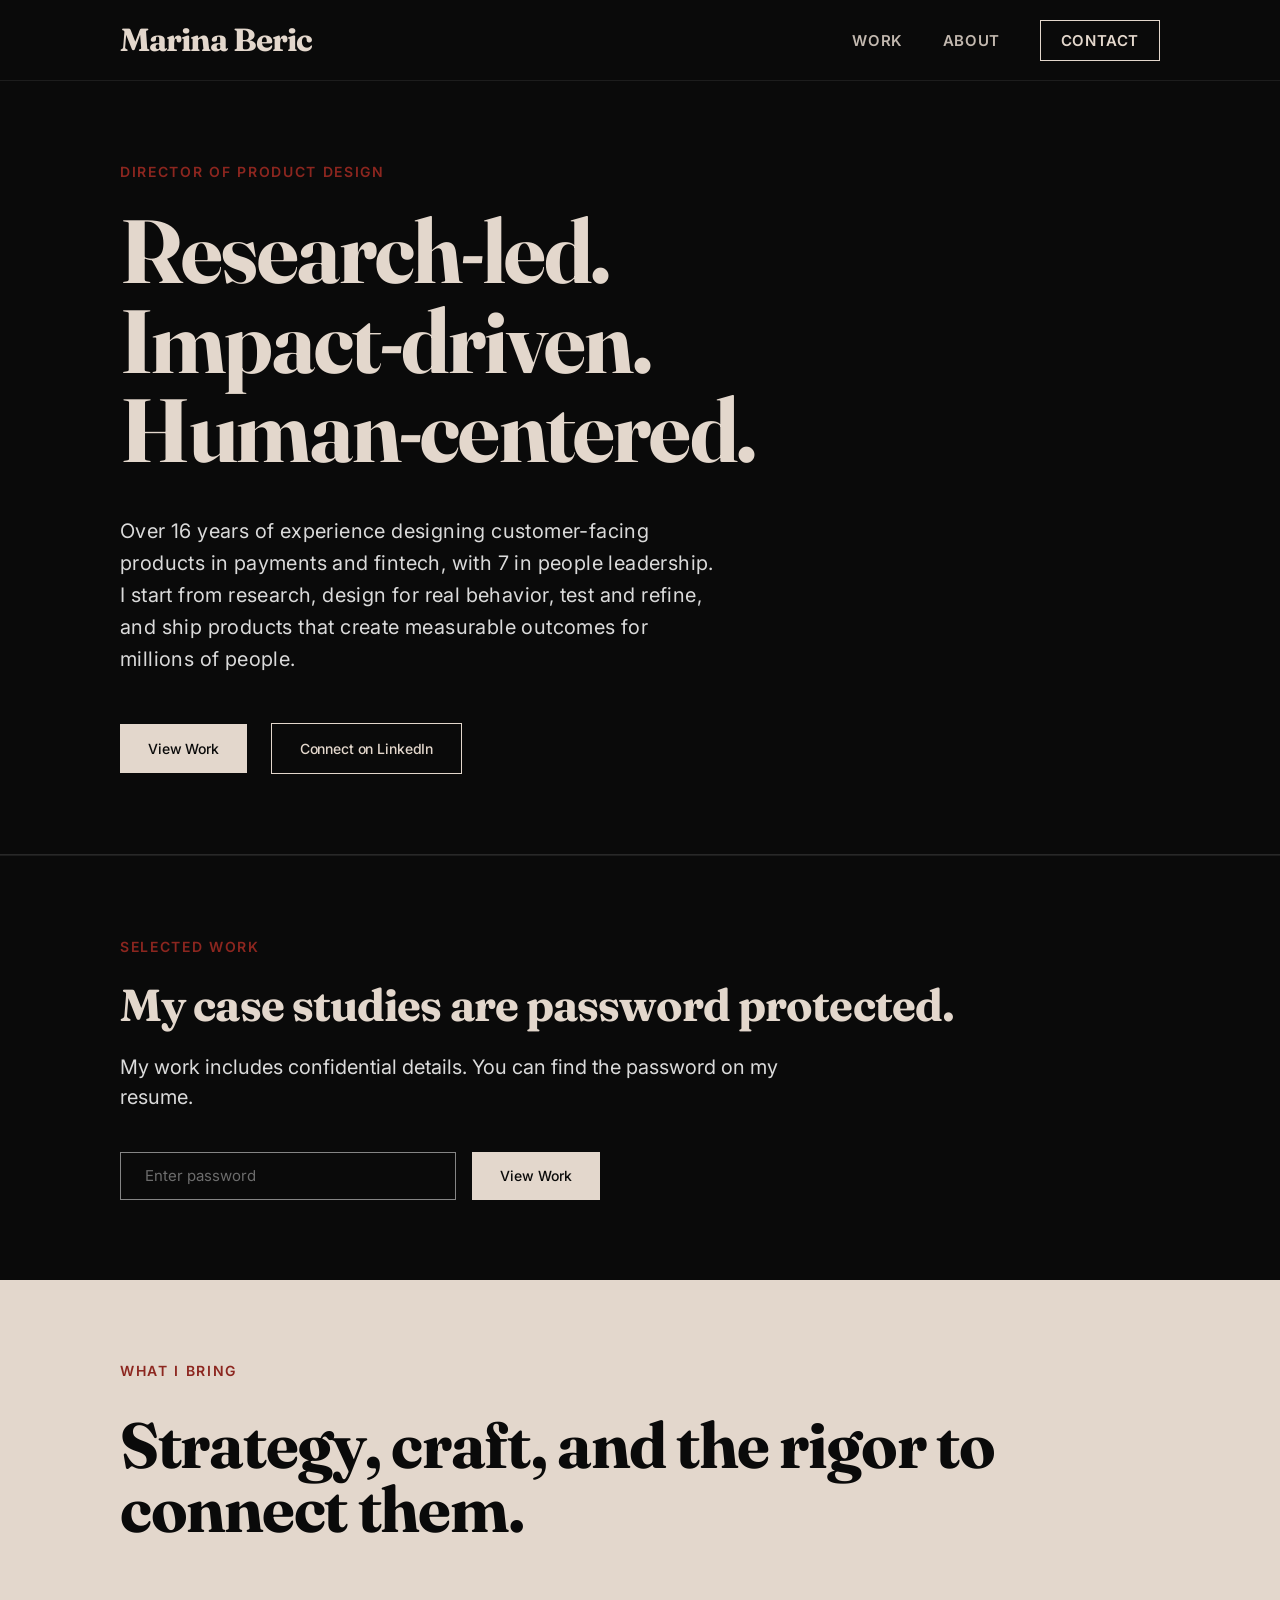
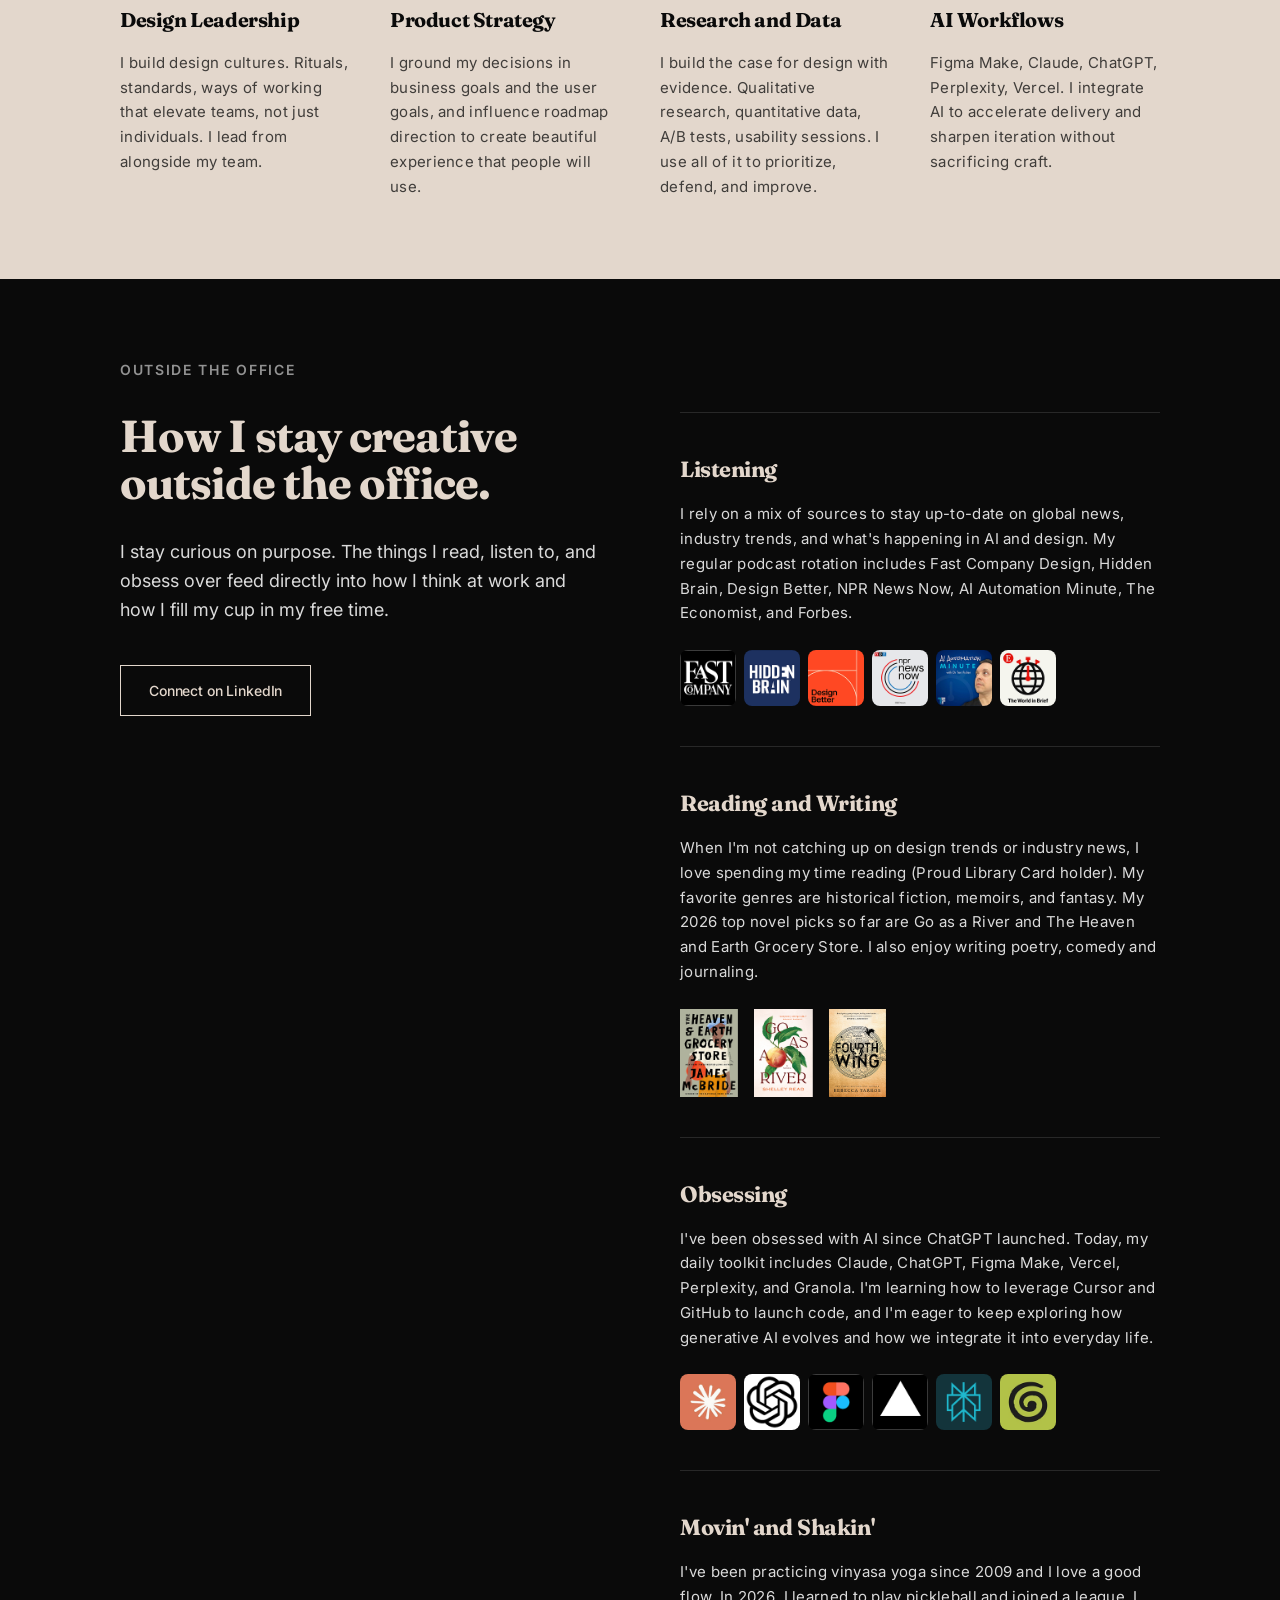
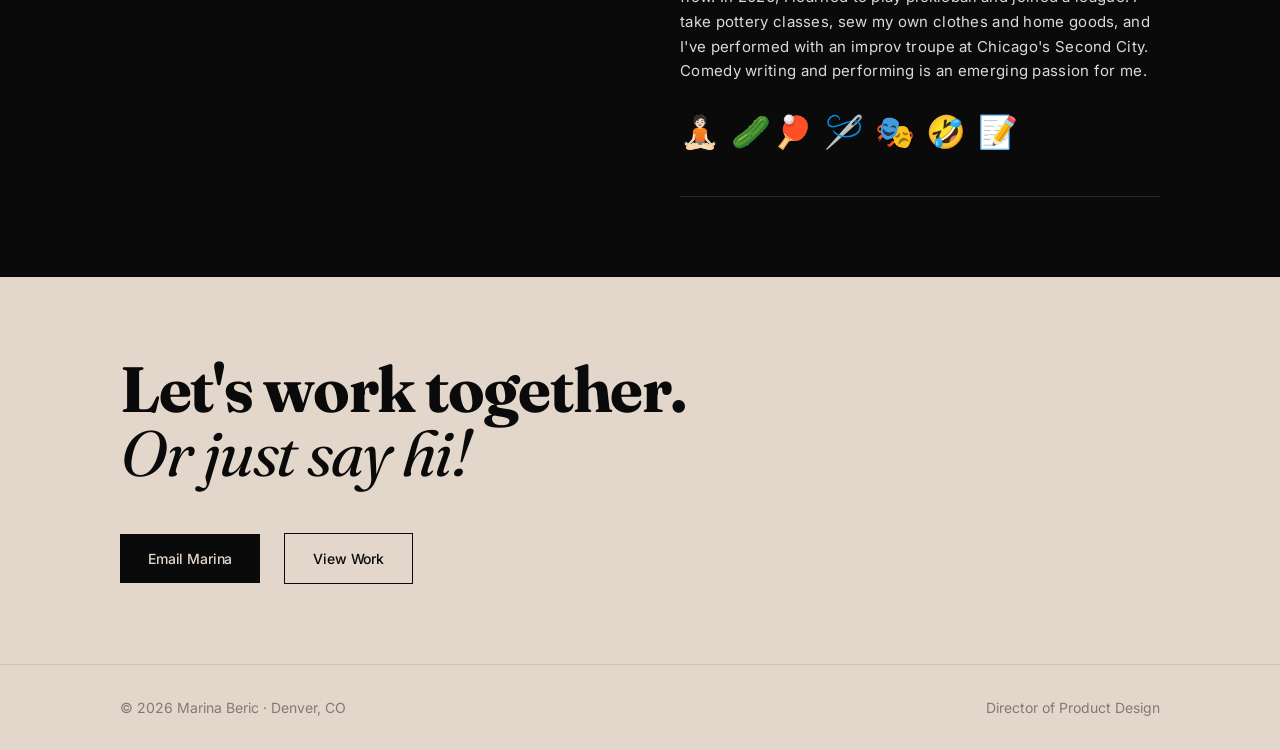
==== commit e0beb6bc: "Update index.html what i bring product strategy 2" ====
--- a/index.html
+++ b/index.html
@@ -684,7 +684,7 @@
       </div>
       <div class="skill">
         <h3 class="skill__title">Product Strategy</h3>
-        <p class="skill__desc">I sit at the intersection of design and product strategy. I ground my decisions the business goals and the user goals, and influence roadmap direction to create beautiful experience that people will use.</p>
+        <p class="skill__desc">I ground my decisions in business goals and the user goals, and influence roadmap direction to create beautiful experience that people will use.</p>
       </div>
       <div class="skill">
         <h3 class="skill__title">Research and Data</h3>
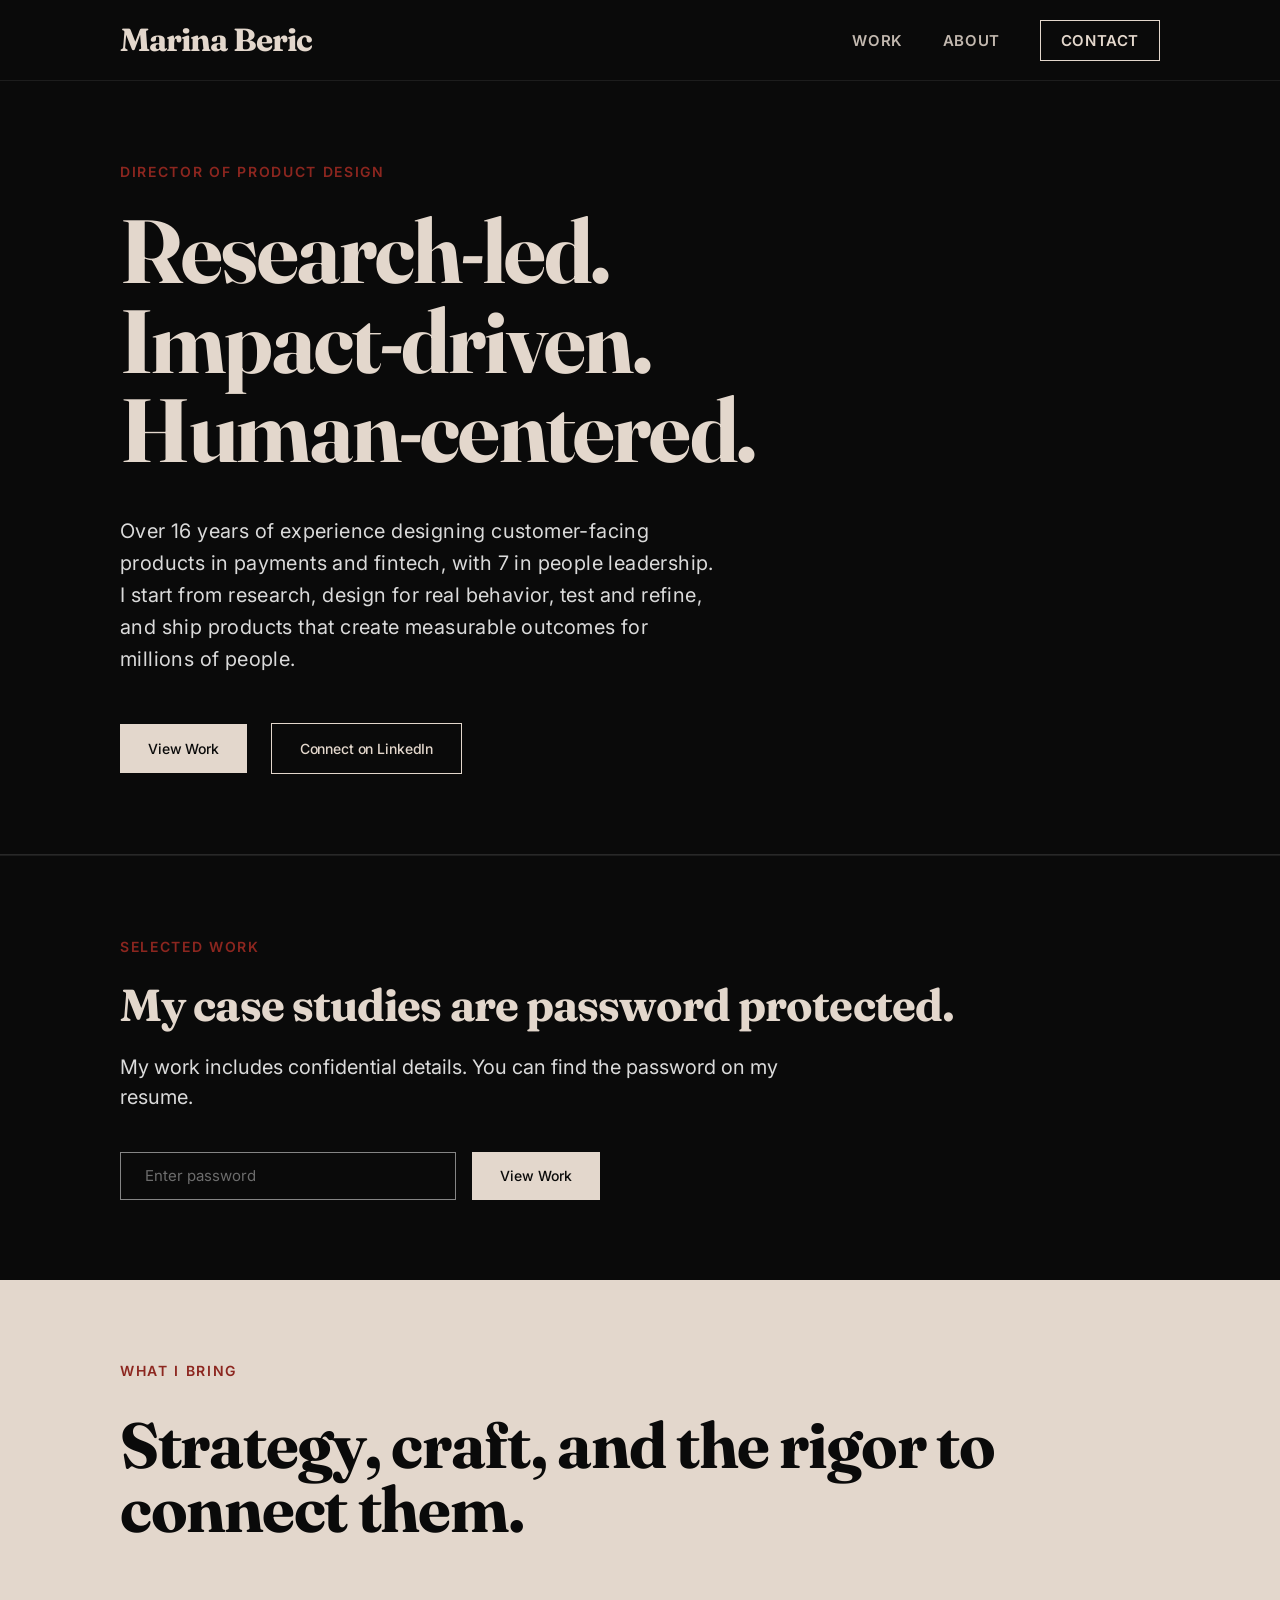
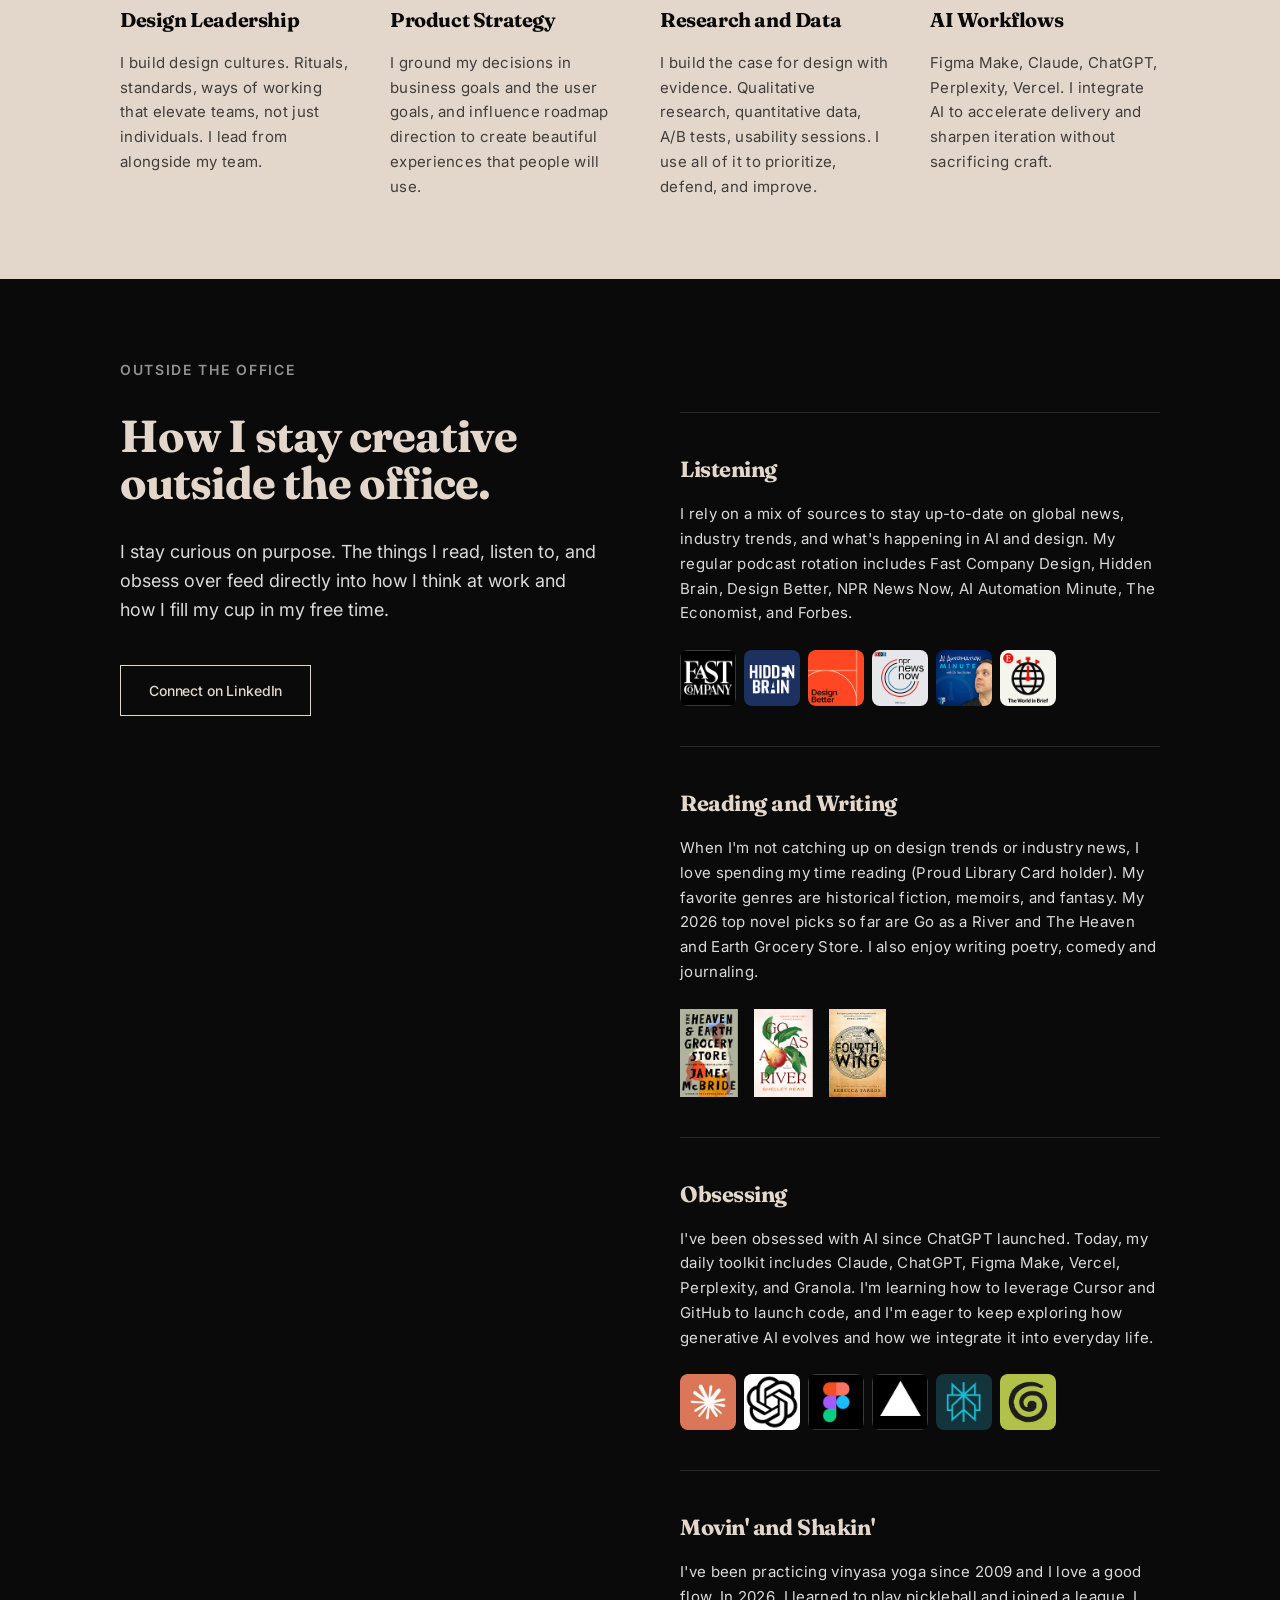
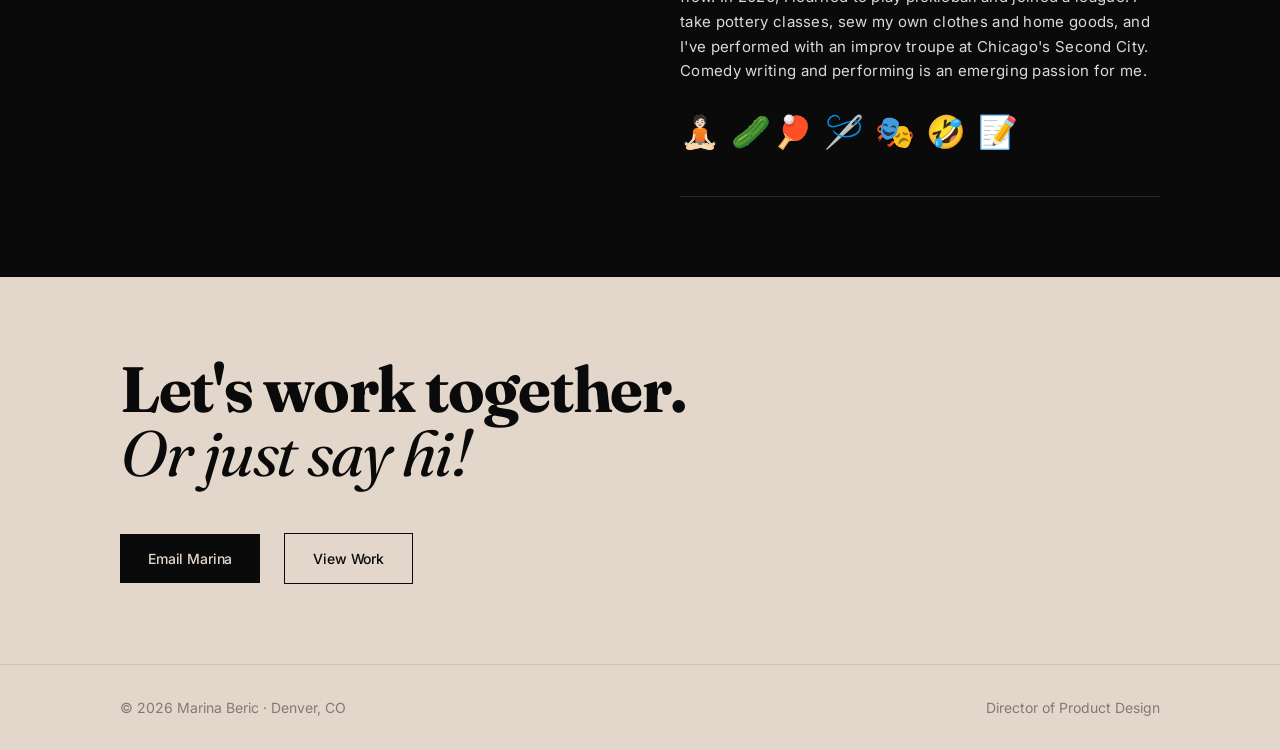
==== commit 319083d3: "Update index.html" ====
--- a/index.html
+++ b/index.html
@@ -684,7 +684,7 @@
       </div>
       <div class="skill">
         <h3 class="skill__title">Product Strategy</h3>
-        <p class="skill__desc">I ground my decisions in business goals and the user goals, and influence roadmap direction to create beautiful experience that people will use.</p>
+        <p class="skill__desc">I ground my decisions in business goals and the user goals, and influence roadmap direction to create beautiful experiences that people will use.</p>
       </div>
       <div class="skill">
         <h3 class="skill__title">Research and Data</h3>
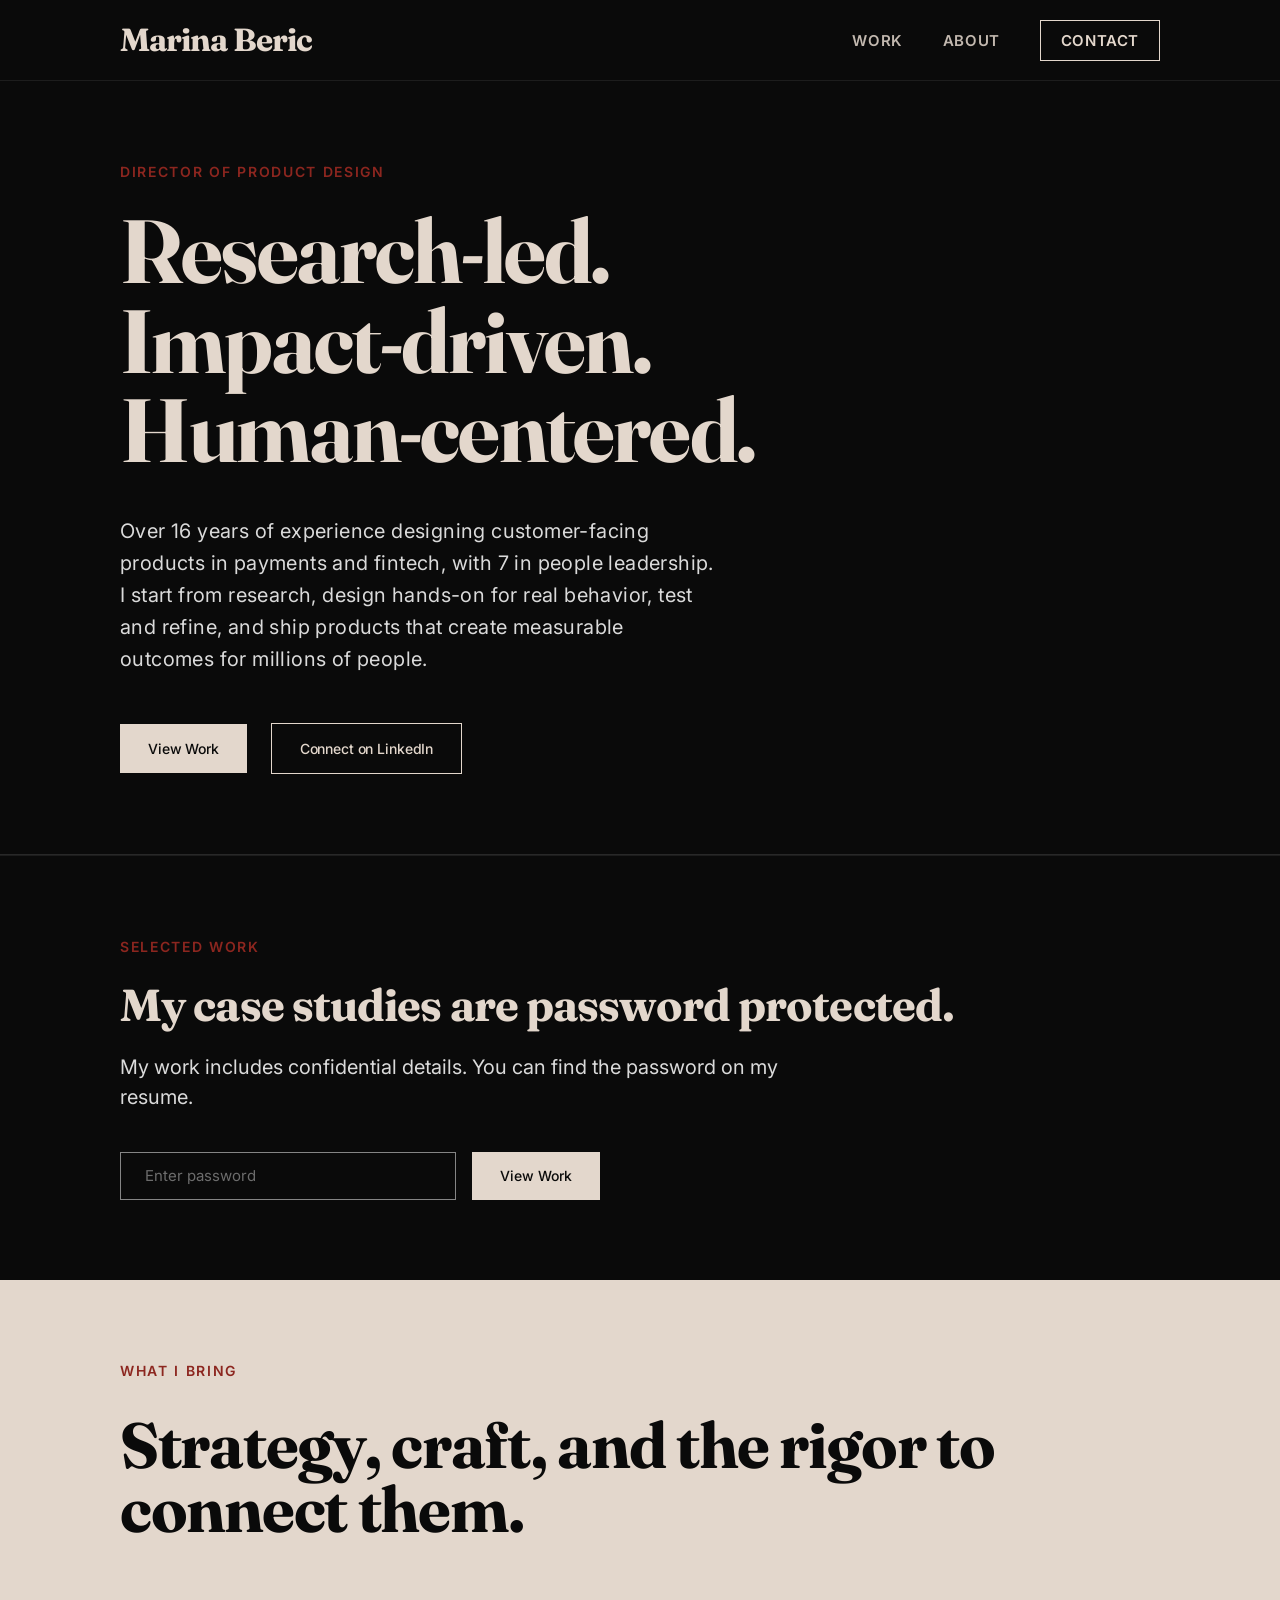
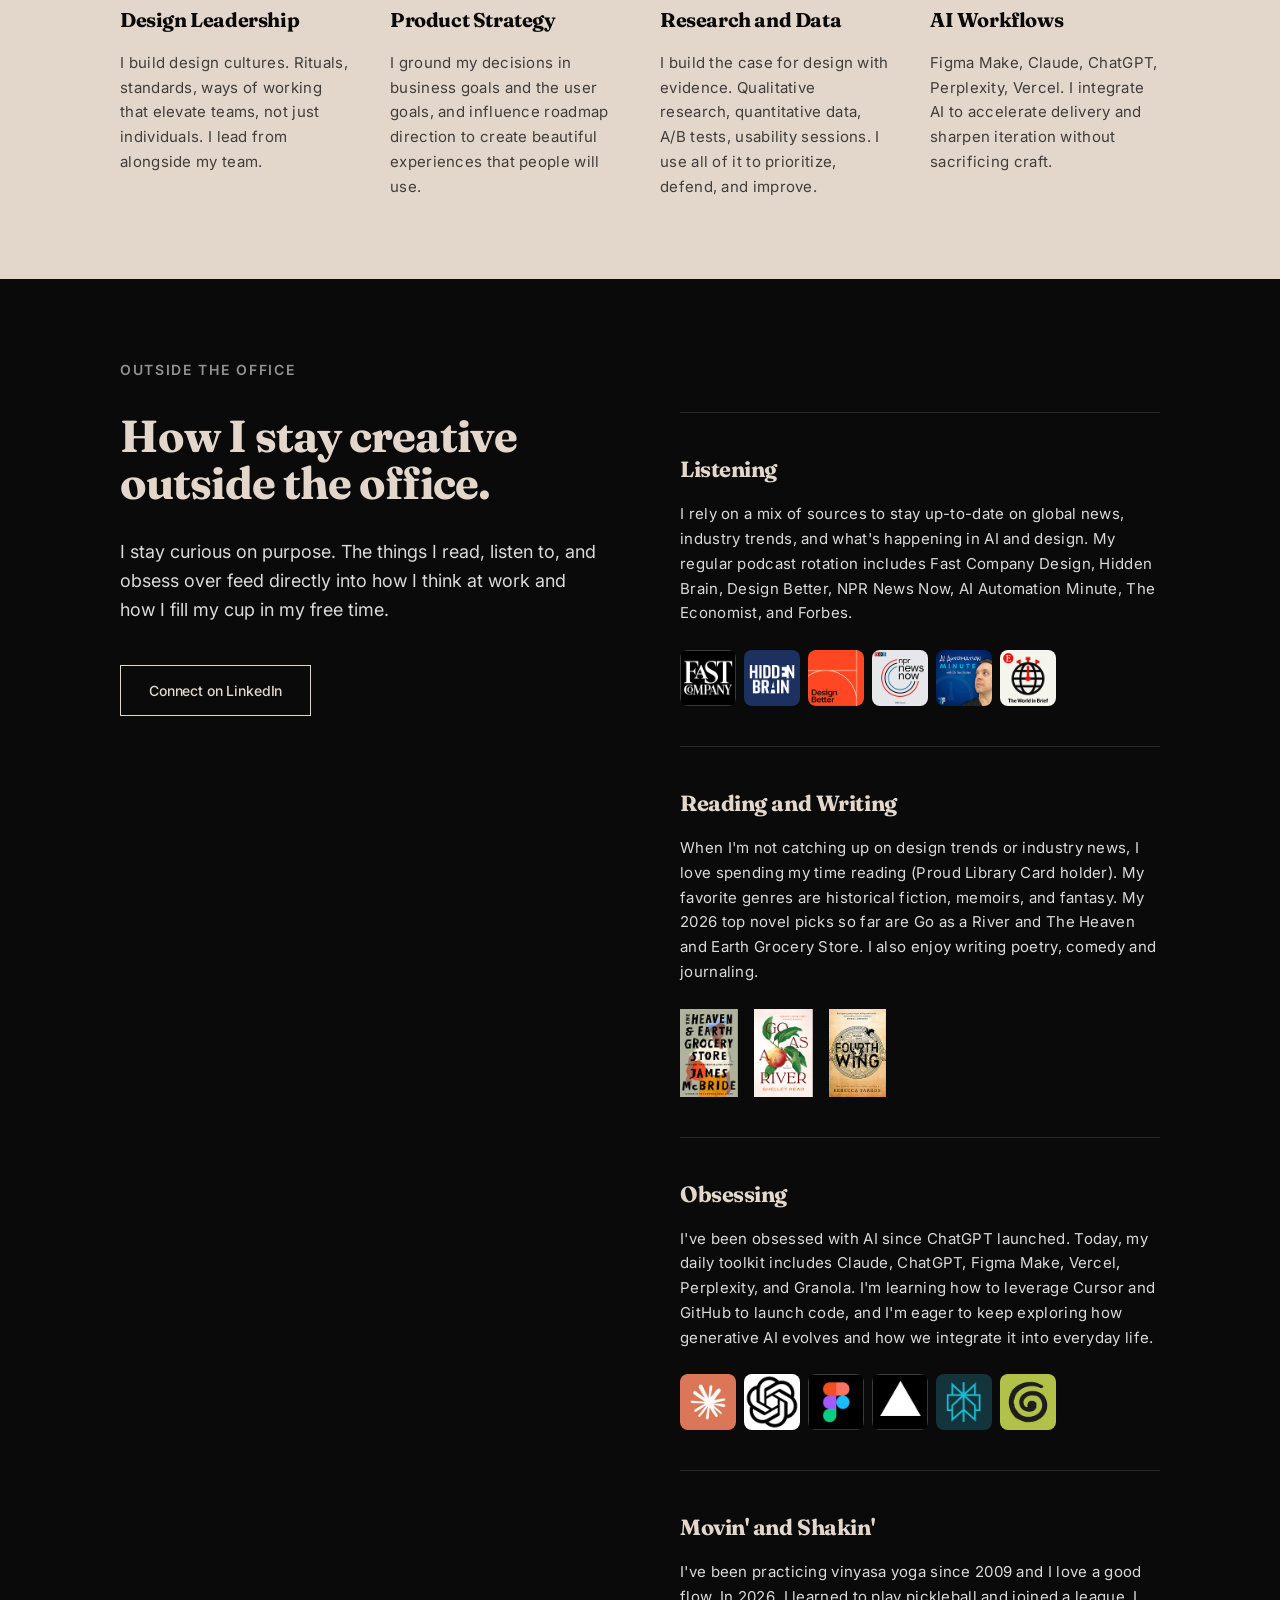
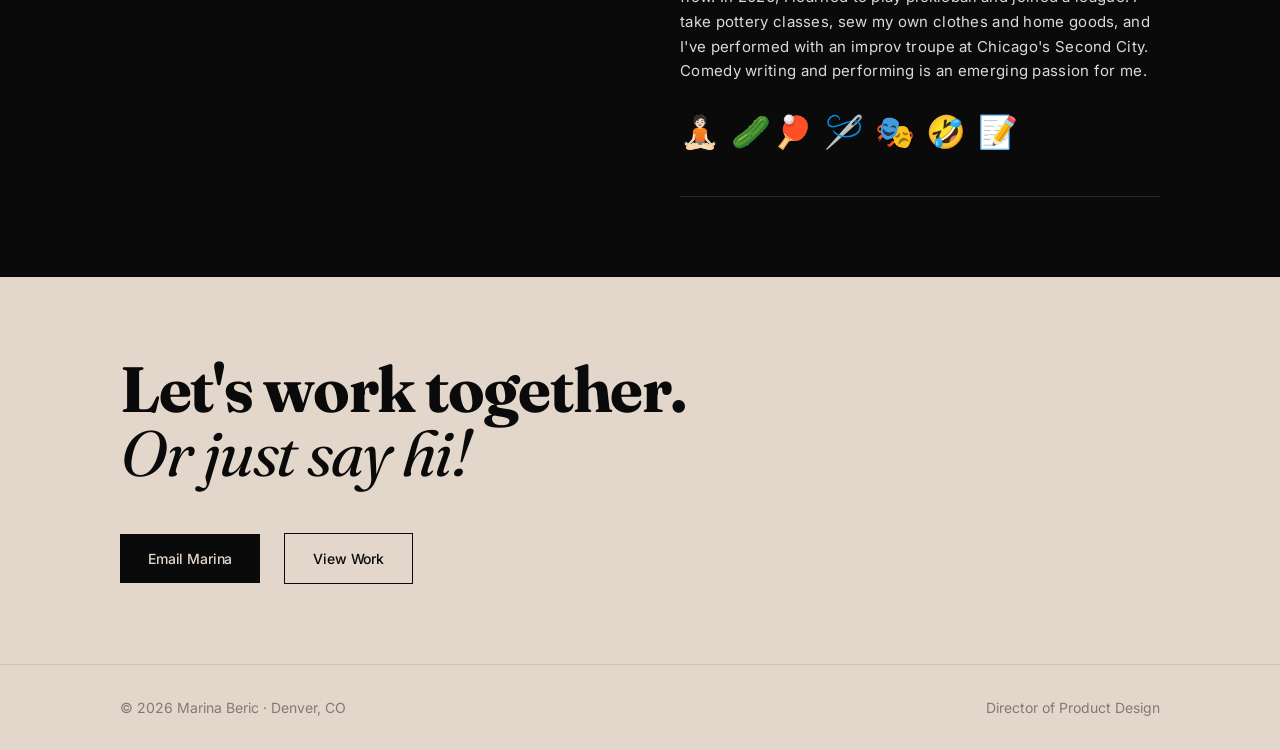
==== commit de9137cf: "Update index.html" ====
--- a/index.html
+++ b/index.html
@@ -609,7 +609,7 @@
     Human-centered.
   </h1>
   <p class="body-lg hero__sub">
-    Over 16 years of experience designing customer-facing products in payments and fintech, with 7 in people leadership. I start from research, design for real behavior, test and refine, and ship products that create measurable outcomes for millions of people.
+    Over 16 years of experience designing customer-facing products in payments and fintech, with 7 in people leadership. I start from research, design hands-on for real behavior, test and refine, and ship products that create measurable outcomes for millions of people.
   </p>
   <div class="btn-group">
     <a href="#work" class="btn btn-primary">View Work</a>
@@ -790,62 +790,60 @@
   btn.addEventListener('click', () => nav.classList.toggle('open'));
 
   // Password gate
-  const pwInput  = document.getElementById('pwInput');
-  const pwSubmit = document.getElementById('pwSubmit');
-  const pwError  = document.getElementById('pwError');
-  const cards    = document.getElementById('workCards');
-  const pwForm   = document.querySelector('.work-gate__form');
-
-  const SESSION_KEY   = 'mb_auth';
-  const THIRTY_DAYS_MS = 30 * 24 * 60 * 60 * 1000;
-
-  function unlockWork() {
-    cards.classList.add('visible');
-    pwForm.style.display = 'none';
-    pwError.style.display = 'none';
-  }
-
-  // On load: check if already authenticated within the last 30 days
-  (function checkSession() {
-    try {
-      const stored = JSON.parse(localStorage.getItem(SESSION_KEY));
-      if (stored && stored.auth && (Date.now() - stored.ts) < THIRTY_DAYS_MS) {
-        unlockWork();
-      }
-    } catch (e) {}
-  })();
-
-  async function tryPassword() {
-    const password = pwInput.value.trim();
-    if (!password) return;
-    pwSubmit.disabled = true;
-    pwSubmit.textContent = 'Checking…';
-    pwError.style.display = 'none';
-    try {
-      const res = await fetch('/api/auth', {
-        method: 'POST',
-        headers: { 'Content-Type': 'application/json' },
-        body: JSON.stringify({ password })
-      });
-      if (res.ok) {
-        localStorage.setItem(SESSION_KEY, JSON.stringify({ auth: true, ts: Date.now() }));
-        unlockWork();
-      } else {
-        pwError.style.display = 'block';
-        pwInput.value = '';
-        pwInput.focus();
-      }
-    } catch {
-      pwError.textContent = 'Something went wrong. Please try again.';
-      pwError.style.display = 'block';
-    } finally {
-      pwSubmit.disabled = false;
-      pwSubmit.textContent = 'View Work';
-    }
-  }
-
-  pwSubmit.addEventListener('click', tryPassword);
-  pwInput.addEventListener('keydown', e => { if (e.key === 'Enter') tryPassword(); });
+const pwInput = document.getElementById('pwInput');
+const pwSubmit = document.getElementById('pwSubmit');
+const pwError = document.getElementById('pwError');
+const cards = document.getElementById('workCards');
+const pwForm = document.querySelector('.work-gate__form');
+const pwHeading = document.querySelector('.work-gate__heading');
+const pwSub = document.querySelector('.work-gate__sub');
+
+const SESSION_KEY = 'mb_auth';
+
+function unlockWork() {
+cards.classList.add('visible');
+pwHeading.style.display = 'none';
+pwSub.style.display = 'none';
+pwForm.style.display = 'none';
+pwError.style.display = 'none';
+}
+
+// Session-scoped — cleared when browser closes, not persisted
+if (sessionStorage.getItem(SESSION_KEY) === 'true') {
+unlockWork();
+}
+
+async function tryPassword() {
+const password = pwInput.value.trim();
+if (!password) return;
+pwSubmit.disabled = true;
+pwSubmit.textContent = 'Checking…';
+pwError.style.display = 'none';
+try {
+const res = await fetch('/api/auth', {
+method: 'POST',
+headers: { 'Content-Type': 'application/json' },
+body: JSON.stringify({ password })
+});
+if (res.ok) {
+sessionStorage.setItem(SESSION_KEY, 'true');
+unlockWork();
+} else {
+pwError.style.display = 'block';
+pwInput.value = '';
+pwInput.focus();
+}
+} catch {
+pwError.textContent = 'Something went wrong. Please try again.';
+pwError.style.display = 'block';
+} finally {
+pwSubmit.disabled = false;
+pwSubmit.textContent = 'View Work';
+}
+}
+
+pwSubmit.addEventListener('click', tryPassword);
+pwInput.addEventListener('keydown', e => { if (e.key === 'Enter') tryPassword(); });
 </script>
 
 </body>
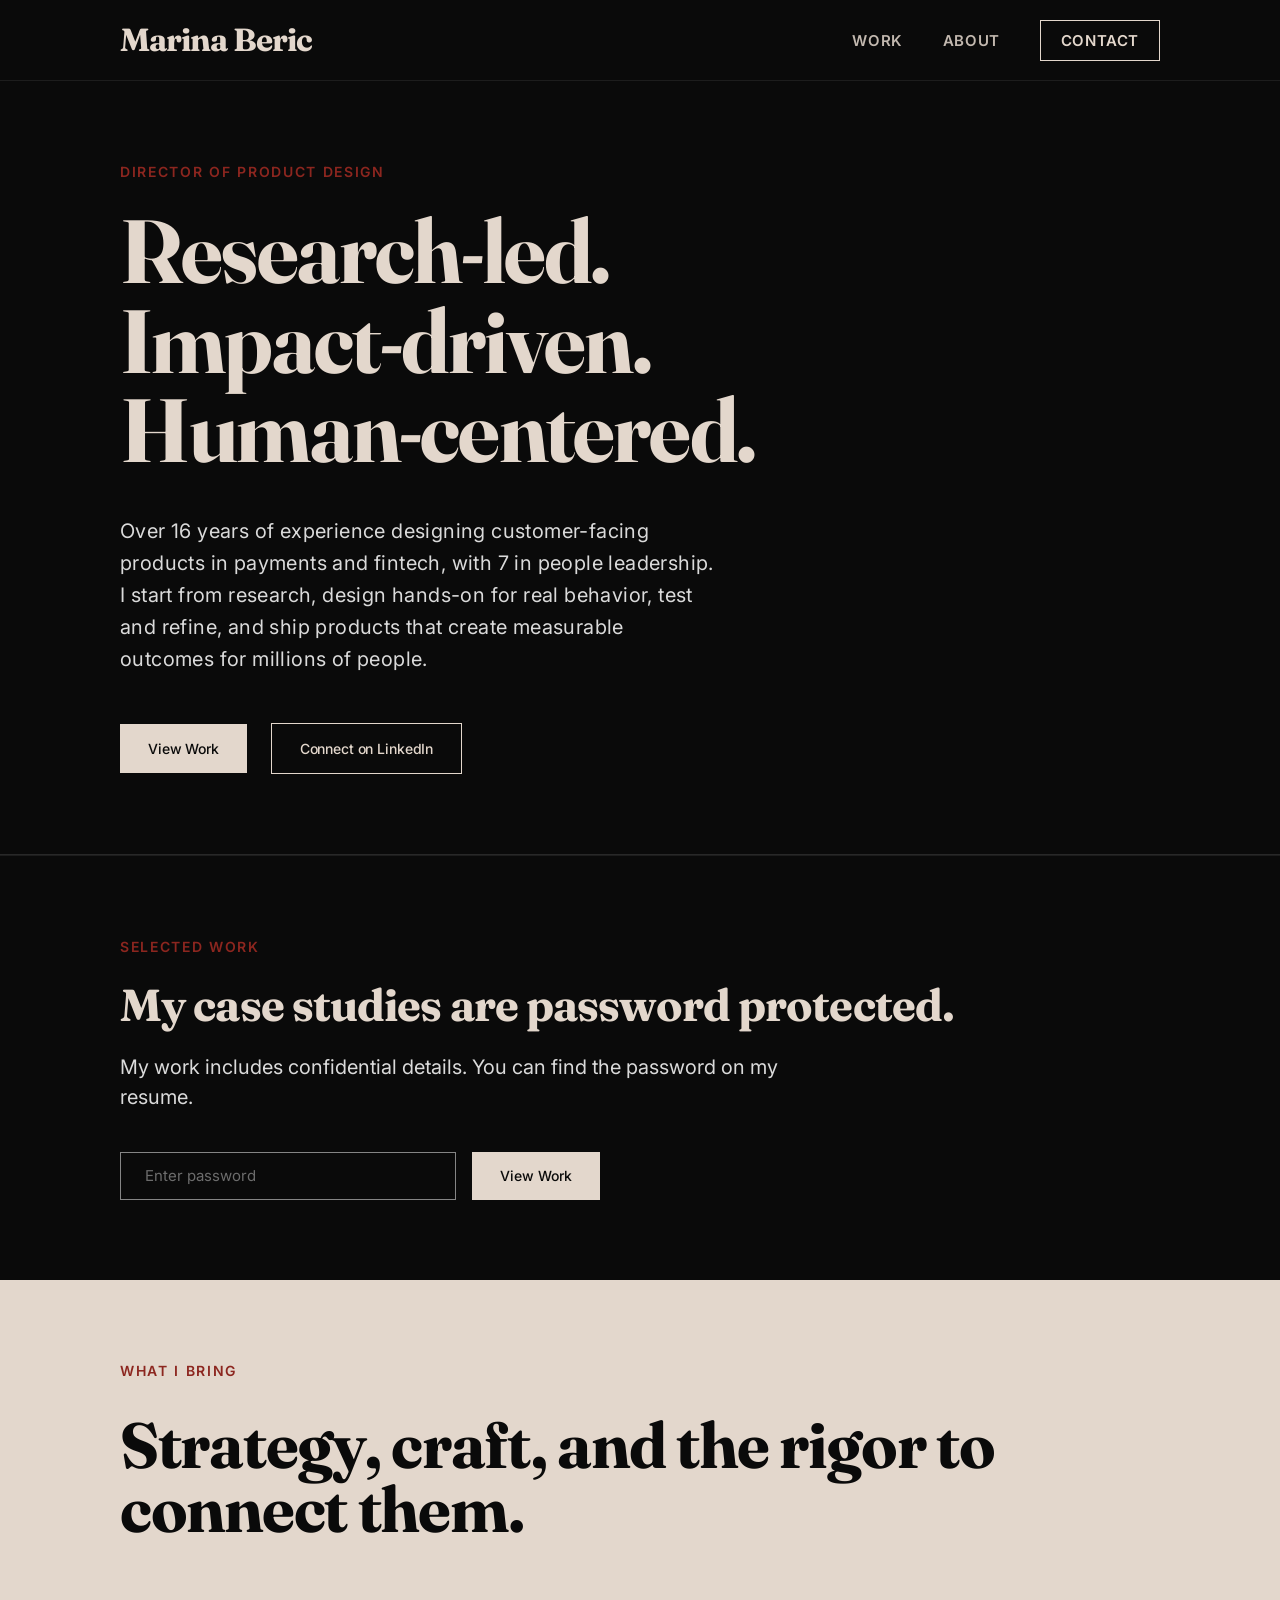
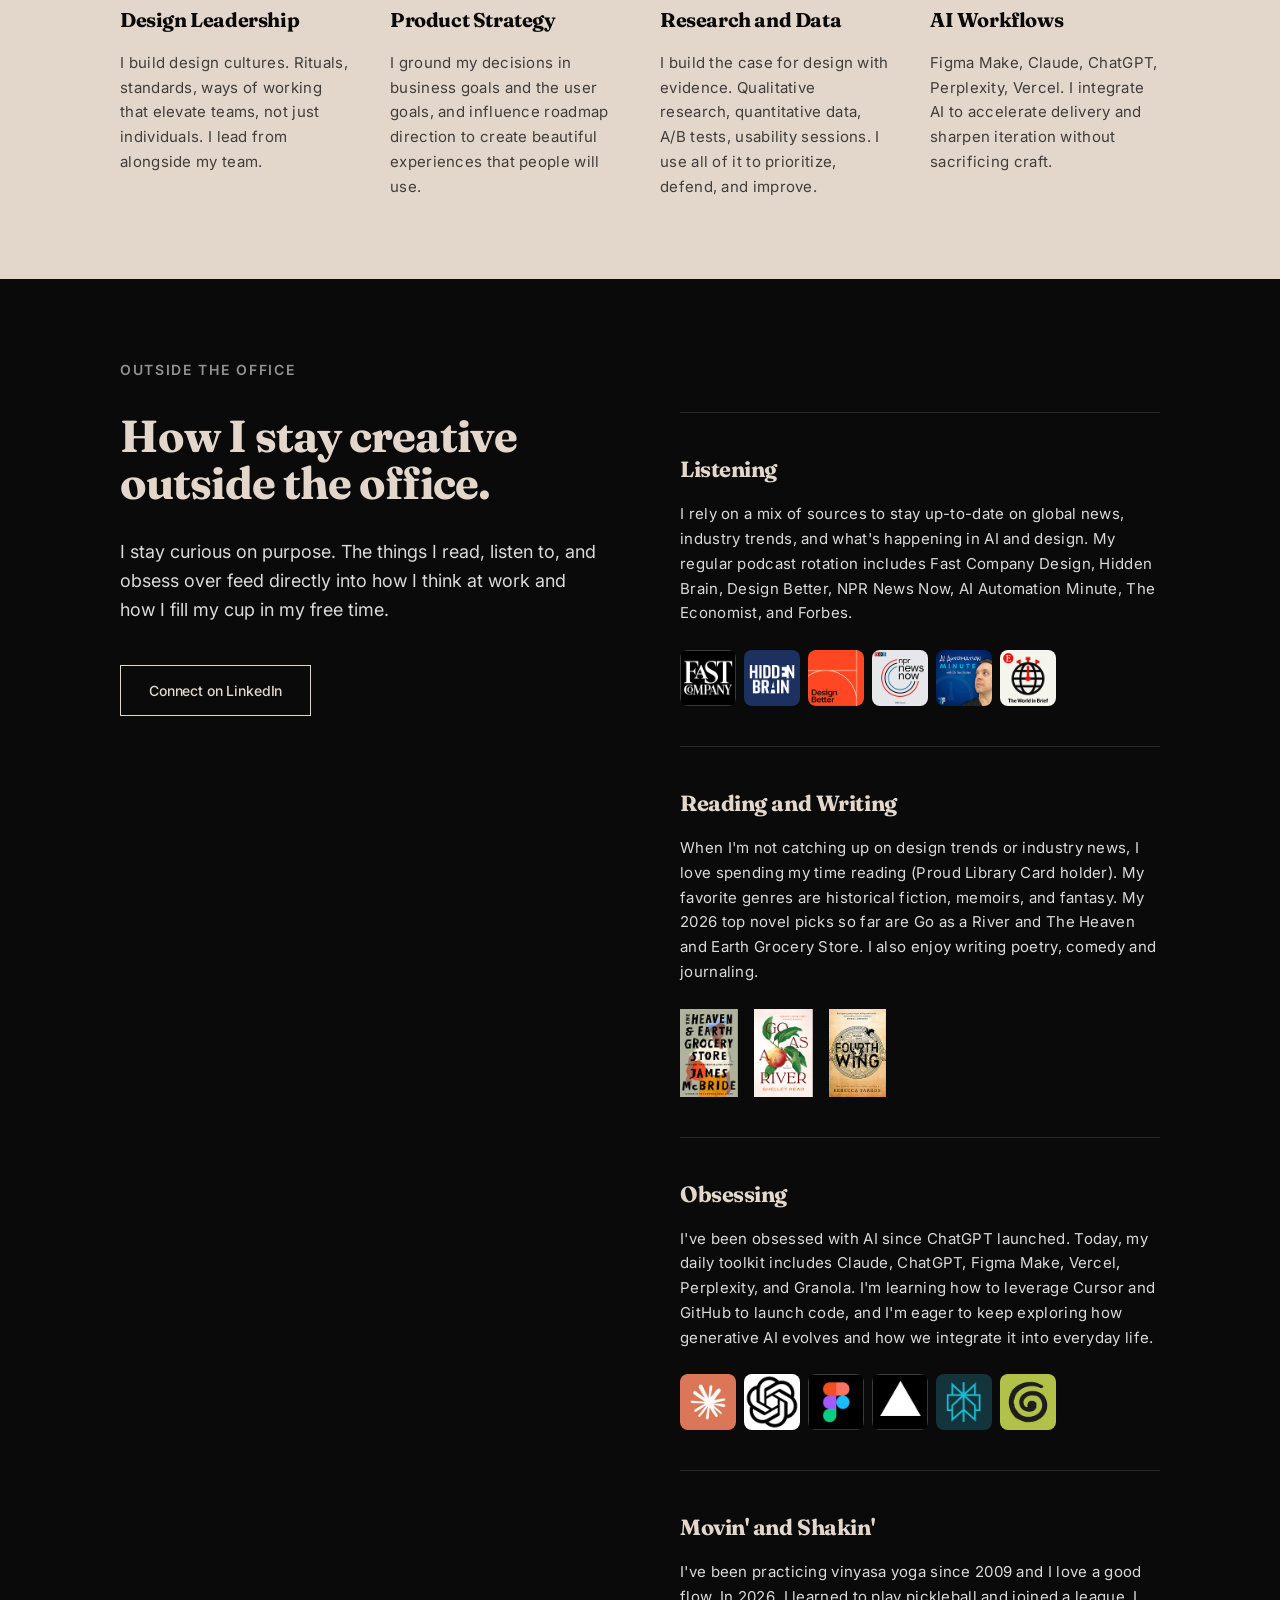
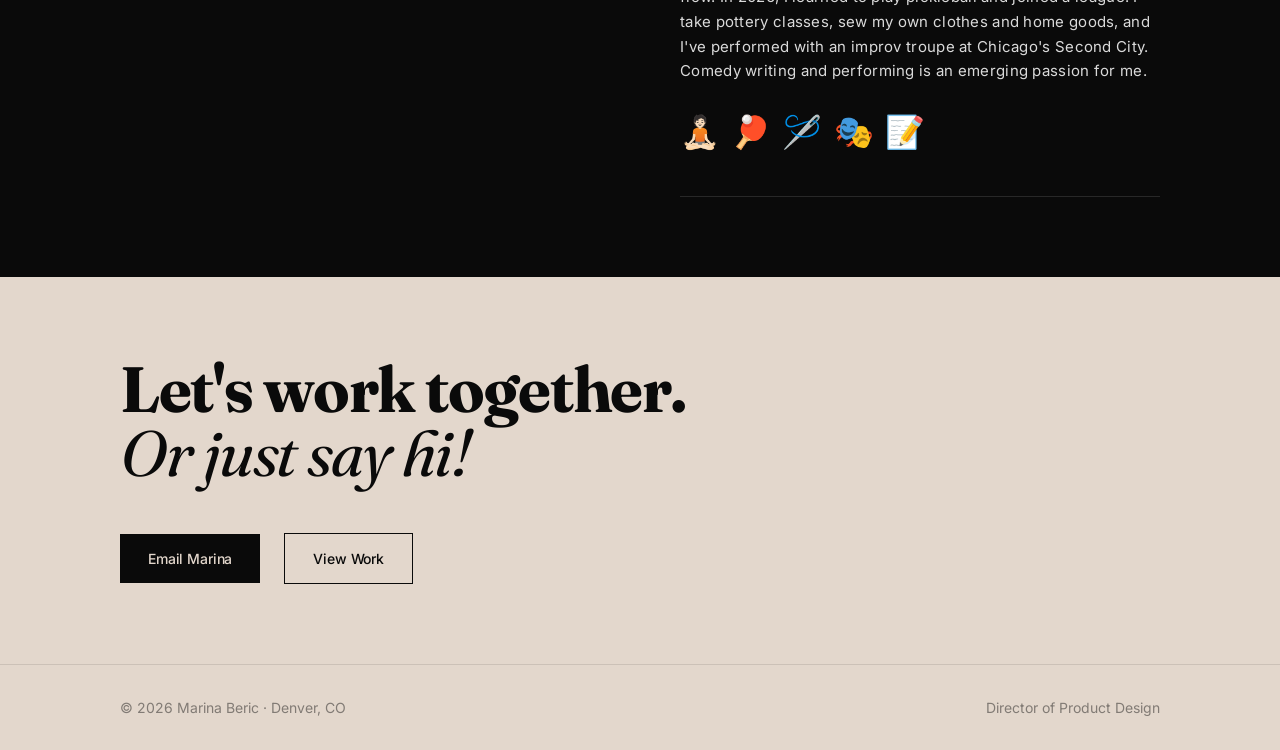
==== commit b6f74dbb: "Update index.html" ====
--- a/index.html
+++ b/index.html
@@ -752,7 +752,7 @@
       <div class="outside-cat">
         <h3 class="outside-cat__title">Movin' and Shakin'</h3>
         <p class="outside-cat__body">I've been practicing vinyasa yoga since 2009 and I love a good flow. In 2026, I learned to play pickleball and joined a league. I take pottery classes, sew my own clothes and home goods, and I've performed with an improv troupe at Chicago's Second City. Comedy writing and performing is an emerging passion for me.</p>
-        <p class="outside-cat__emoji">🧘🏻 🥒🏓 🪡 🎭 🤣 📝</p>
+        <p class="outside-cat__emoji">🧘🏻 🏓 🪡 🎭 📝</p>
       </div>
 
     </div>
